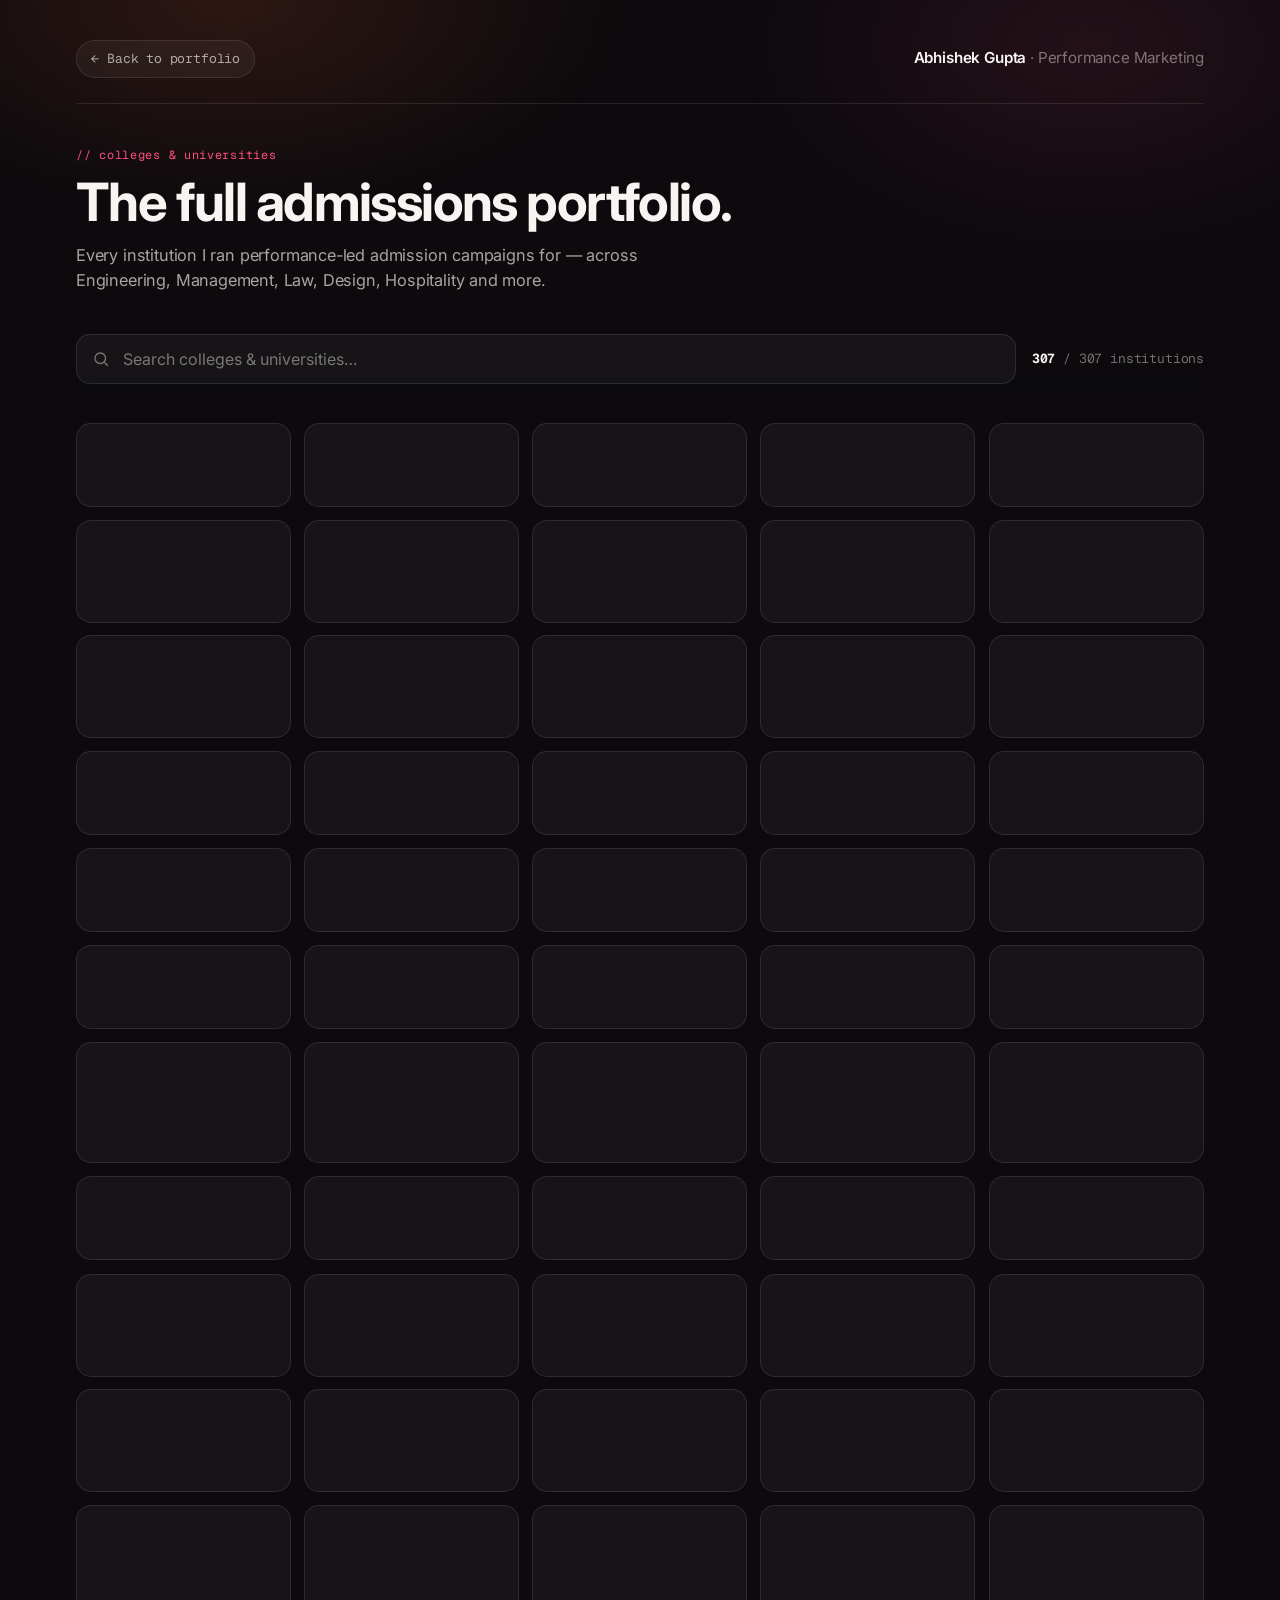
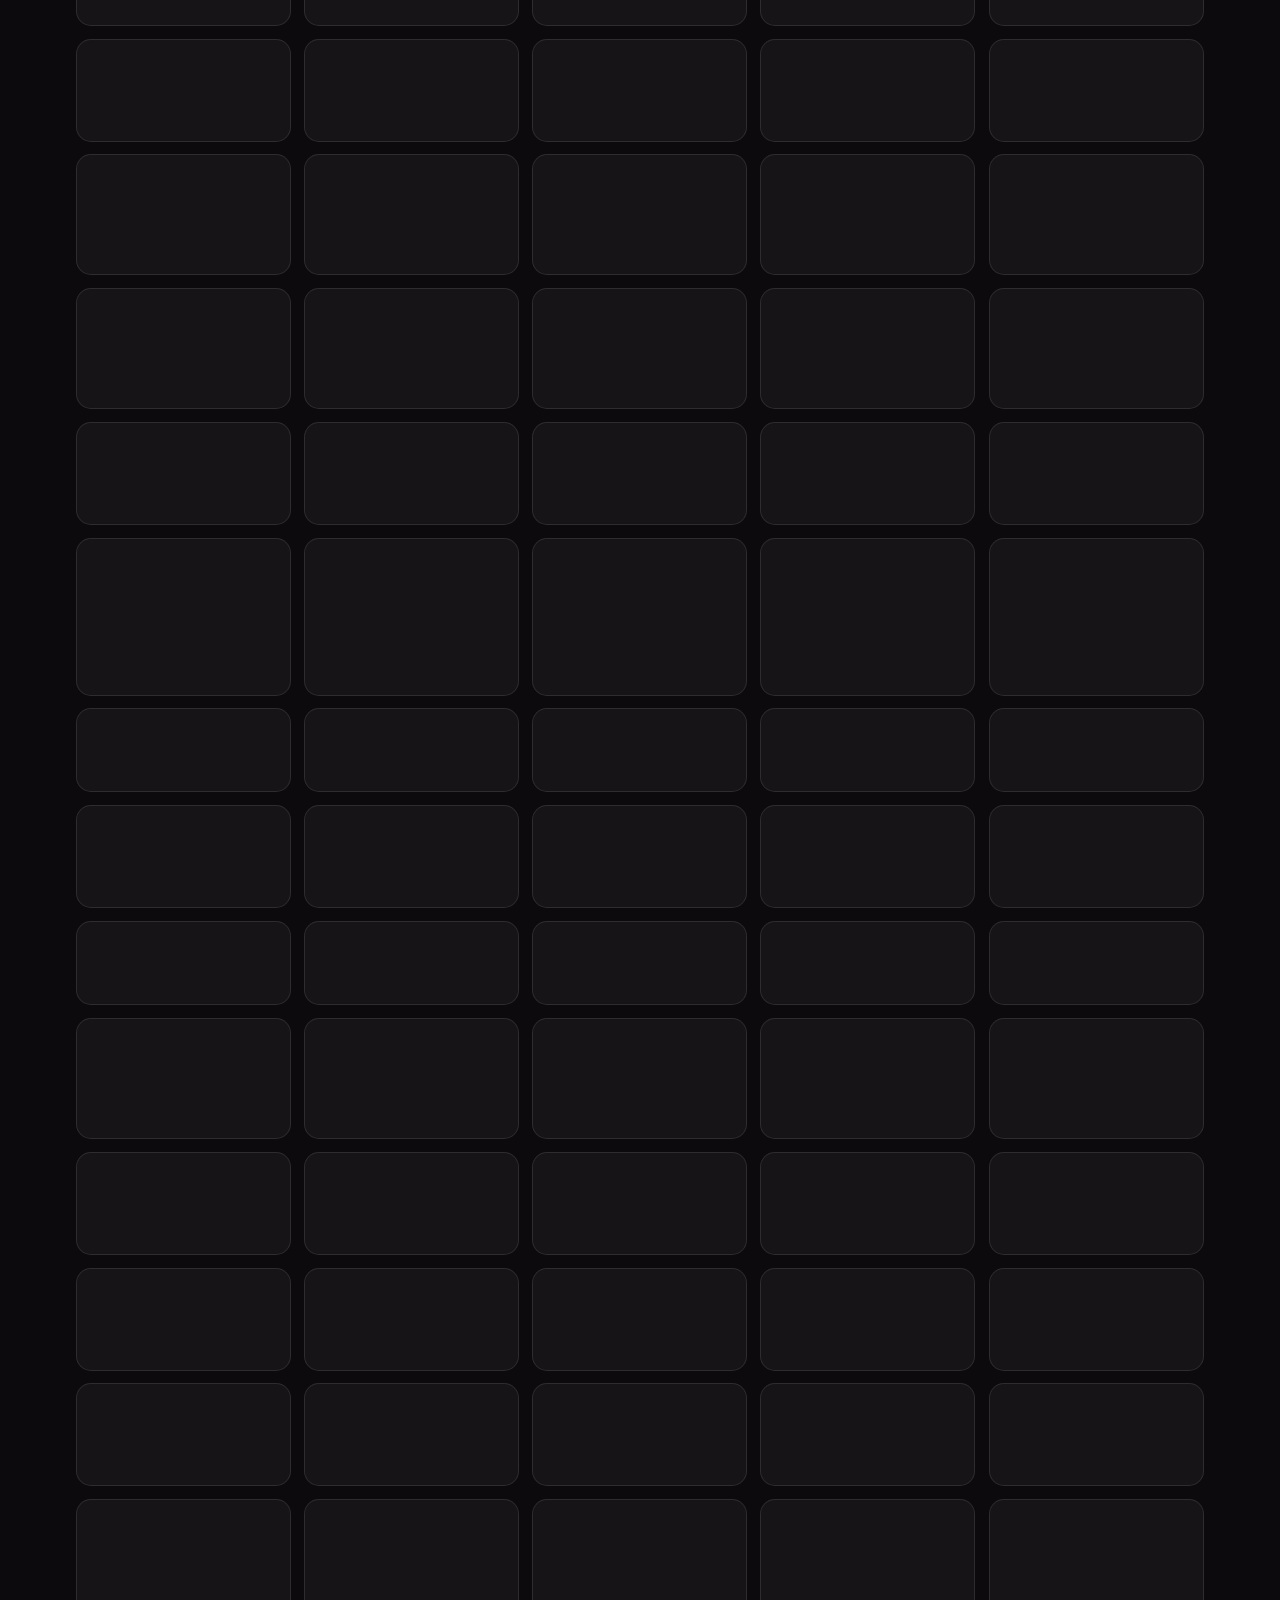
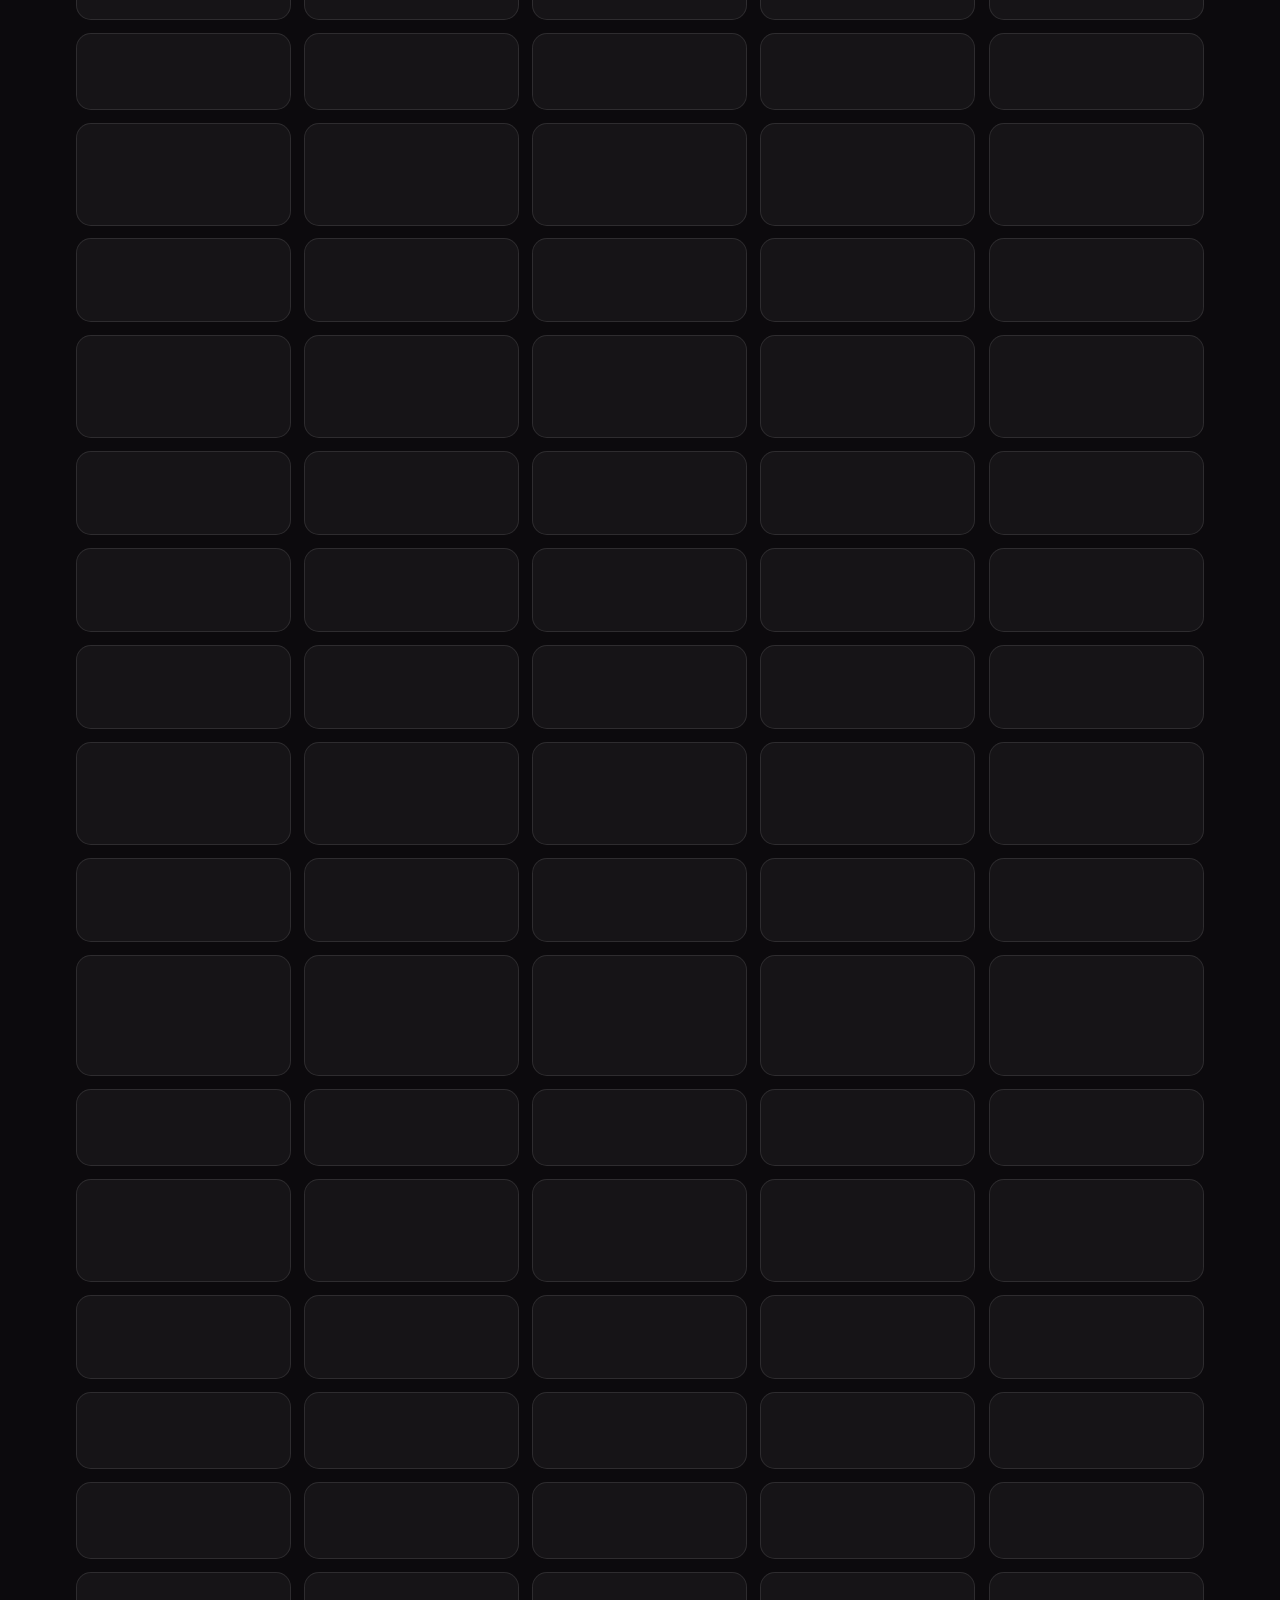
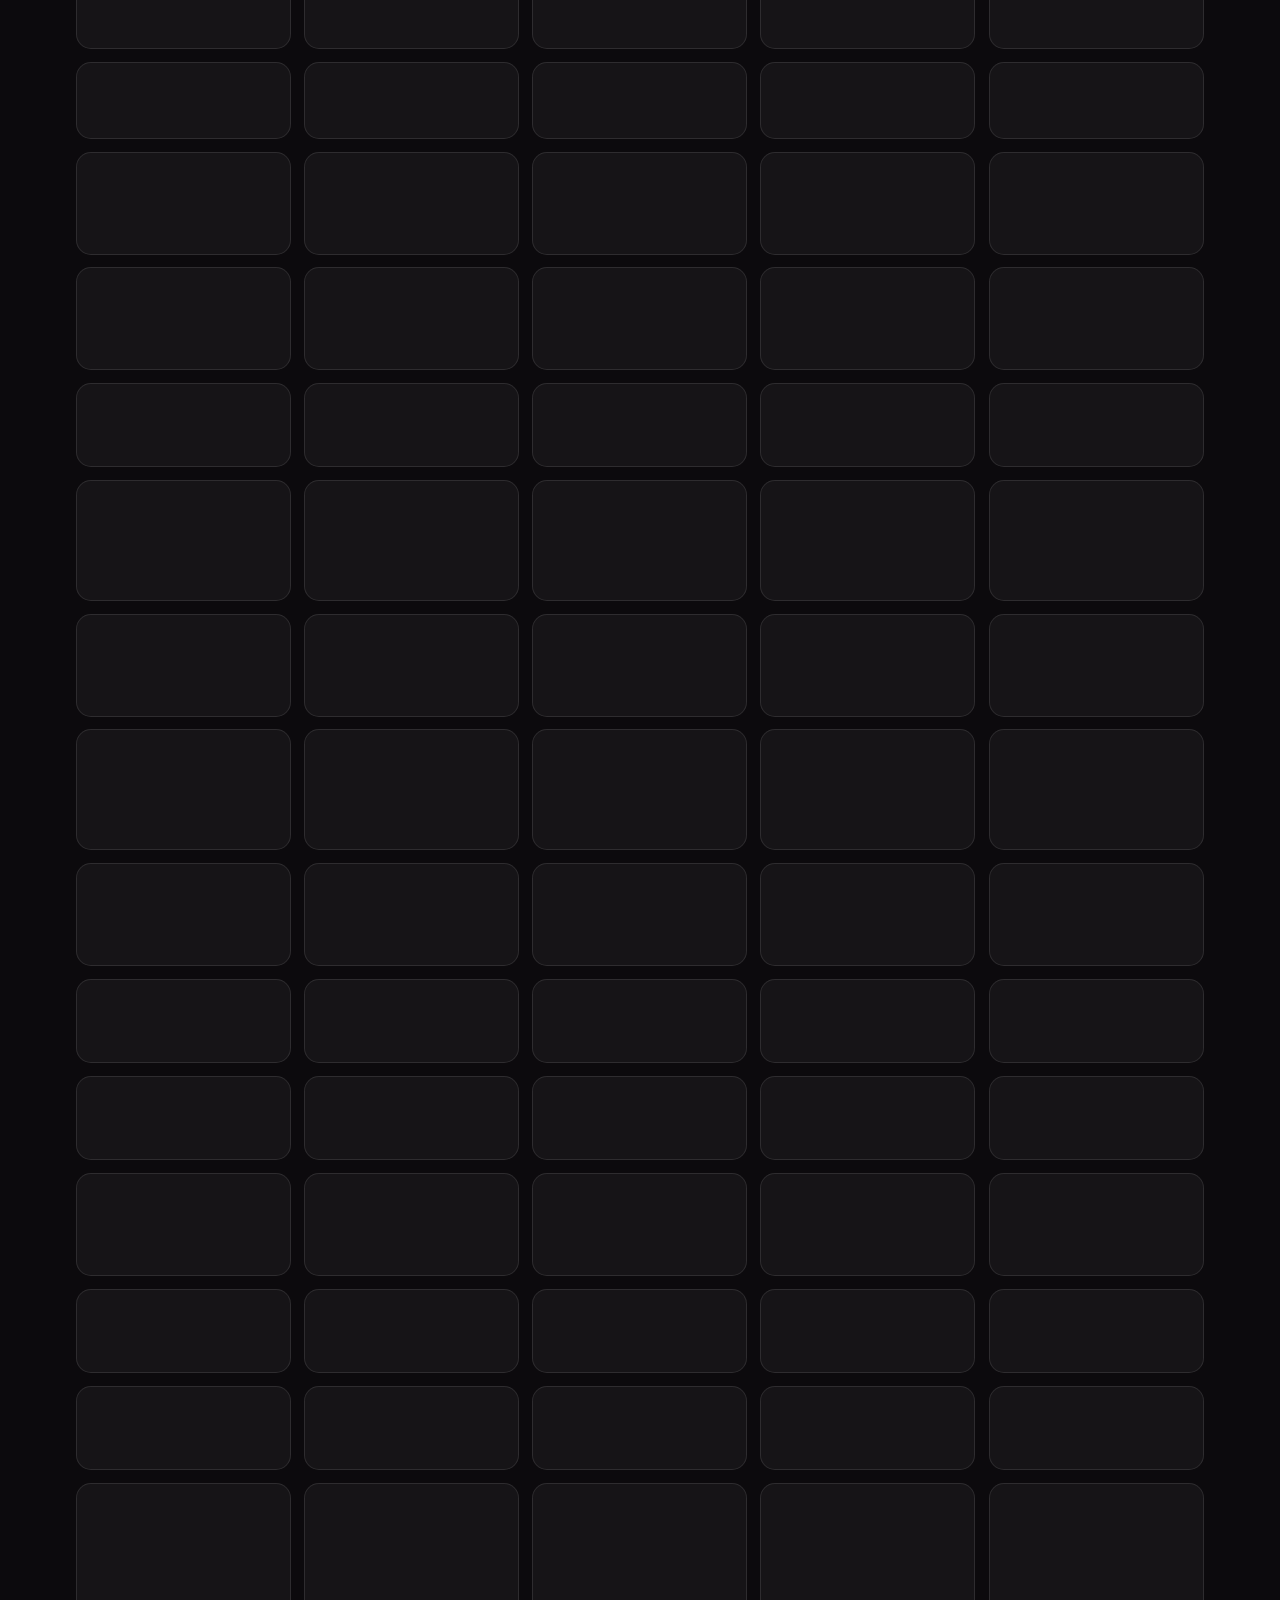
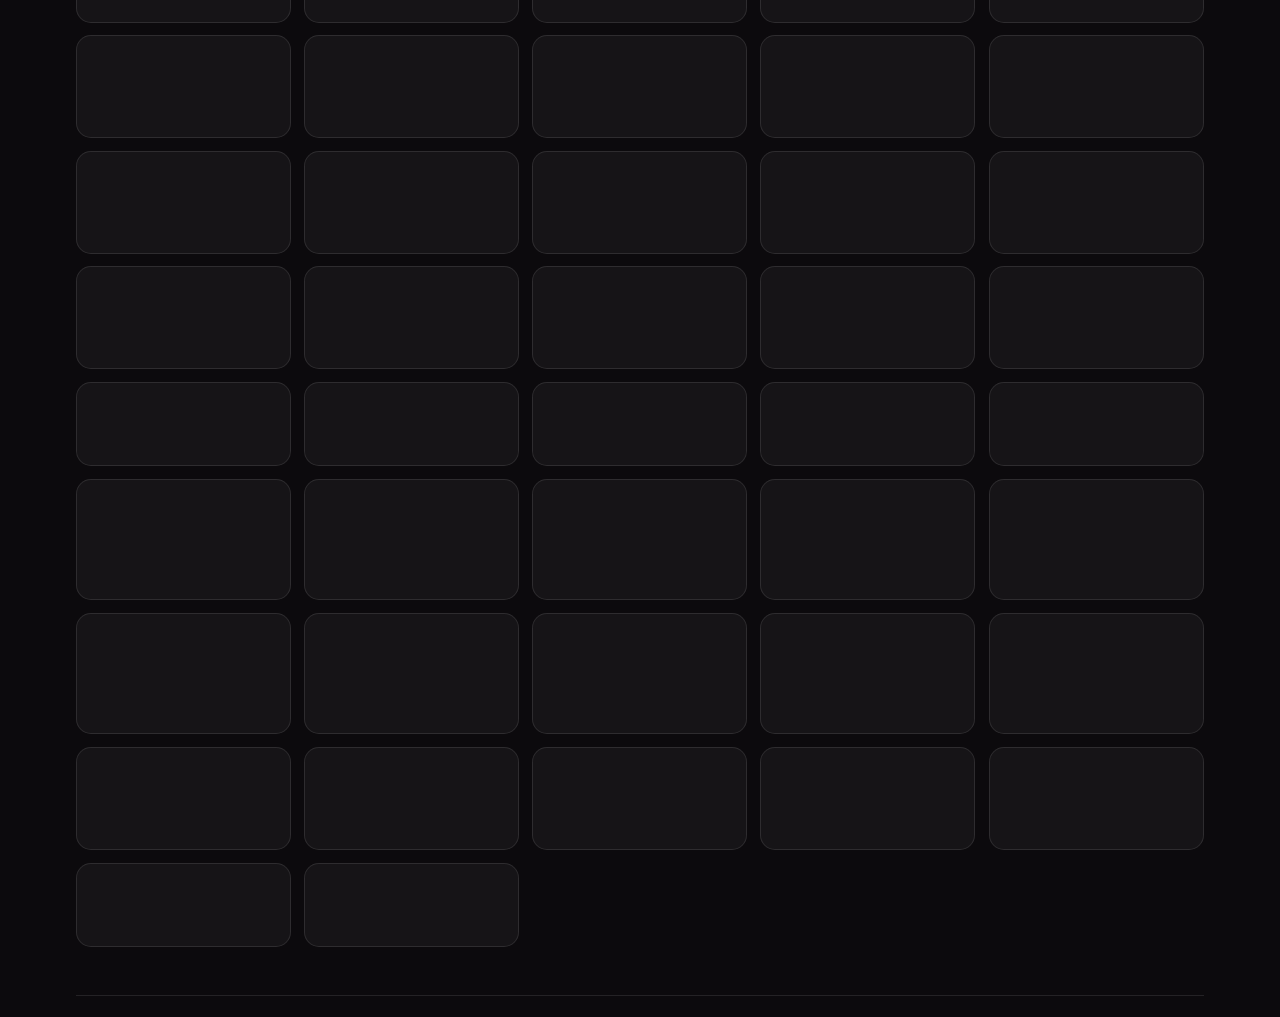
==== colleges.html @ c8448163 "Award-level UI pass: Space Grotesk display type, cinematic curtain loader exit, hero line blur/rotat" ====
<!DOCTYPE html>
<html lang="en">
<head>
  <meta charset="UTF-8" />
  <meta name="viewport" content="width=device-width, initial-scale=1.0" />
  <title>All Colleges &amp; Universities — Abhishek Gupta</title>
  <meta name="description" content="The full roster of 307 colleges and universities Abhishek Gupta ran admission lead-generation campaigns for." />
  <meta name="theme-color" content="#09080B" />
  <link rel="preconnect" href="https://fonts.googleapis.com" />
  <link rel="preconnect" href="https://fonts.gstatic.com" crossorigin />
  <link href="https://fonts.googleapis.com/css2?family=Inter:wght@400;500;600;700&family=Geist+Mono:wght@400;500&display=swap" rel="stylesheet" />
  <style>
    :root{
      --bg:#0C0A0D;--ink:#F7F4F1;--ink-dim:rgba(247,244,241,.66);--ink-faint:rgba(247,244,241,.44);
      --indigo:#FF6A3D;--violet:#FF4D85;--cyan:#FFB23E;
      --hairline:rgba(255,255,255,.10);--glass:rgba(255,255,255,.045);
      --sans:'Inter',-apple-system,BlinkMacSystemFont,'Segoe UI',Roboto,sans-serif;
      --mono:'Geist Mono',ui-monospace,'SF Mono',Menlo,monospace;
      --ease:cubic-bezier(.22,1,.36,1);--spring:cubic-bezier(.34,1.4,.5,1);
      --maxw:1240px;--pad:clamp(1.25rem,5vw,3.5rem);
    }
    *,*::before,*::after{box-sizing:border-box;margin:0;padding:0}
    html{-webkit-text-size-adjust:100%}
    body{font-family:var(--sans);background:var(--bg);color:var(--ink);line-height:1.5;letter-spacing:-.011em;-webkit-font-smoothing:antialiased;min-height:100vh}
    body::before{content:"";position:fixed;inset:0;z-index:0;pointer-events:none;
      background:
        radial-gradient(45% 35% at 18% 0%,rgba(255,106,61,.14),transparent 70%),
        radial-gradient(40% 35% at 85% 5%,rgba(255,77,133,.10),transparent 70%)}
    a{color:inherit;text-decoration:none}
    img{display:block;max-width:100%}
    .wrap{position:relative;z-index:1;max-width:var(--maxw);margin-inline:auto;padding:clamp(1.5rem,4vw,2.5rem) var(--pad) 5rem}

    .top{display:flex;align-items:center;justify-content:space-between;gap:1rem;flex-wrap:wrap;padding-bottom:1.6rem;border-bottom:1px solid var(--hairline)}
    .back{display:inline-flex;align-items:center;gap:.5rem;font-family:var(--mono);font-size:.82rem;color:var(--ink-dim);padding:.5rem .9rem;border:1px solid var(--hairline);border-radius:999px;background:var(--glass);transition:color .25s var(--ease),border-color .25s var(--ease),transform .25s var(--spring)}
    .back:hover{color:var(--ink);border-color:rgba(255,255,255,.22);transform:translateX(-2px)}
    .brand{font-weight:600;font-size:.95rem}
    .brand span{color:var(--ink-faint);font-weight:400}

    .head{margin:2.6rem 0 1.6rem}
    .kicker{font-family:var(--mono);font-size:.74rem;letter-spacing:.06em;color:var(--violet);text-transform:lowercase;margin-bottom:.7rem}
    h1{font-size:clamp(2rem,5vw,3.3rem);font-weight:700;letter-spacing:-.03em;line-height:1.05}
    .sub{margin-top:.8rem;color:var(--ink-dim);font-size:1.02rem;max-width:60ch}

    .tools{position:sticky;top:0;z-index:5;display:flex;align-items:center;gap:1rem;flex-wrap:wrap;padding:1rem 0;margin-bottom:1.4rem;background:linear-gradient(var(--bg),var(--bg) 70%,transparent)}
    .search{position:relative;flex:1;min-width:240px}
    .search svg{position:absolute;left:1rem;top:50%;transform:translateY(-50%);width:18px;height:18px;fill:none;stroke:var(--ink-faint);stroke-width:1.8}
    .search input{width:100%;font-family:var(--sans);font-size:1rem;color:var(--ink);background:var(--glass);border:1px solid var(--hairline);border-radius:14px;padding:.9rem 1rem .9rem 2.9rem;outline:none;transition:border-color .25s var(--ease),box-shadow .25s var(--ease)}
    .search input::placeholder{color:var(--ink-faint)}
    .search input:focus{border-color:rgba(255,106,61,.55);box-shadow:0 0 0 3px rgba(255,106,61,.14)}
    .count{font-family:var(--mono);font-size:.82rem;color:var(--ink-faint);white-space:nowrap}
    .count b{color:var(--ink)}

    .grid{display:grid;grid-template-columns:repeat(auto-fill,minmax(210px,1fr));gap:.8rem}
    .card{display:flex;align-items:center;gap:.85rem;padding:.85rem;border-radius:15px;background:var(--glass);border:1px solid var(--hairline);content-visibility:auto;contain-intrinsic-size:auto 72px;transition:border-color .25s var(--ease),transform .25s var(--spring),background .25s var(--ease)}
    .card:hover{border-color:rgba(255,255,255,.2);transform:translateY(-3px);background:rgba(255,255,255,.06)}
    .logo{flex:none;width:48px;height:48px;border-radius:12px;background:#fff;display:grid;place-items:center;overflow:hidden;padding:7px;box-shadow:0 4px 14px -7px rgba(0,0,0,.6)}
    .logo img{width:100%;height:100%;object-fit:contain}
    .logo.mono{padding:0;font-family:var(--mono);font-size:.8rem;font-weight:600;color:#06070b;background:linear-gradient(120deg,#FF9F4A,#FF6A3D)}
    .name{font-size:.92rem;font-weight:500;color:var(--ink-dim);line-height:1.25}
    .card:hover .name{color:var(--ink)}

    .empty{text-align:center;color:var(--ink-faint);font-family:var(--mono);font-size:.9rem;padding:3rem 0;display:none}
    .foot{margin-top:3rem;padding-top:1.4rem;border-top:1px solid var(--hairline);display:flex;justify-content:space-between;flex-wrap:wrap;gap:.6rem;font-family:var(--mono);font-size:.76rem;color:var(--ink-faint)}

    @media (prefers-reduced-motion:reduce){*{transition:none!important}}
  </style>
</head>
<body>
  <div class="wrap">
    <div class="top">
      <a class="back" href="index.html">← Back to portfolio</a>
      <span class="brand">Abhishek Gupta <span>· Performance Marketing</span></span>
    </div>

    <header class="head">
      <p class="kicker">// colleges &amp; universities</p>
      <h1>The full admissions portfolio.</h1>
      <p class="sub">Every institution I ran performance-led admission campaigns for — across Engineering, Management, Law, Design, Hospitality and more.</p>
    </header>

    <div class="tools">
      <label class="search" aria-label="Search colleges">
        <svg viewBox="0 0 24 24" aria-hidden="true"><circle cx="11" cy="11" r="7"/><path d="M21 21l-4.3-4.3"/></svg>
        <input id="search" type="search" placeholder="Search colleges & universities…" autocomplete="off" />
      </label>
      <span class="count"><b id="shown">0</b> / <span id="total">0</span> institutions</span>
    </div>

    <div class="grid" id="grid"></div>
    <p class="empty" id="empty">No colleges match that search.</p>

    <div class="foot">
      <span>© 2026 Abhishek Gupta</span>
      <span>307 institutions · admission lead generation</span>
    </div>
  </div>

  <script src="data.js?v=33" defer></script>
  <script defer>
    document.addEventListener('DOMContentLoaded', function () {
      var PD = window.PD || {};
      var list = PD.colleges || [];
      var grid = document.getElementById('grid');
      var search = document.getElementById('search');
      var shownEl = document.getElementById('shown');
      var totalEl = document.getElementById('total');
      var emptyEl = document.getElementById('empty');
      totalEl.textContent = list.length;

      var frag = document.createDocumentFragment();
      var cards = [];
      list.forEach(function (c) {
        var card = document.createElement('div');
        card.className = 'card';
        card.dataset.name = (c.name || '').toLowerCase();

        var logo = document.createElement('span');
        logo.className = 'logo';
        if (c.logo) {
          var img = new Image();
          img.src = c.logo; img.alt = c.name || ''; img.loading = 'lazy'; img.decoding = 'async';
          img.onerror = function () { logo.classList.add('mono'); logo.textContent = c.abbr || '?'; };
          logo.appendChild(img);
        } else {
          logo.classList.add('mono');
          logo.textContent = c.abbr || '?';
        }

        var name = document.createElement('span');
        name.className = 'name';
        name.textContent = c.name || '';

        card.appendChild(logo); card.appendChild(name);
        frag.appendChild(card);
        cards.push(card);
      });
      grid.appendChild(frag);
      shownEl.textContent = list.length;

      var t;
      search.addEventListener('input', function () {
        clearTimeout(t);
        t = setTimeout(function () {
          var q = search.value.trim().toLowerCase();
          var shown = 0;
          for (var i = 0; i < cards.length; i++) {
            var match = !q || cards[i].dataset.name.indexOf(q) !== -1;
            cards[i].style.display = match ? '' : 'none';
            if (match) shown++;
          }
          shownEl.textContent = shown;
          emptyEl.style.display = shown ? 'none' : 'block';
        }, 90);
      });
    });
  </script>
</body>
</html>
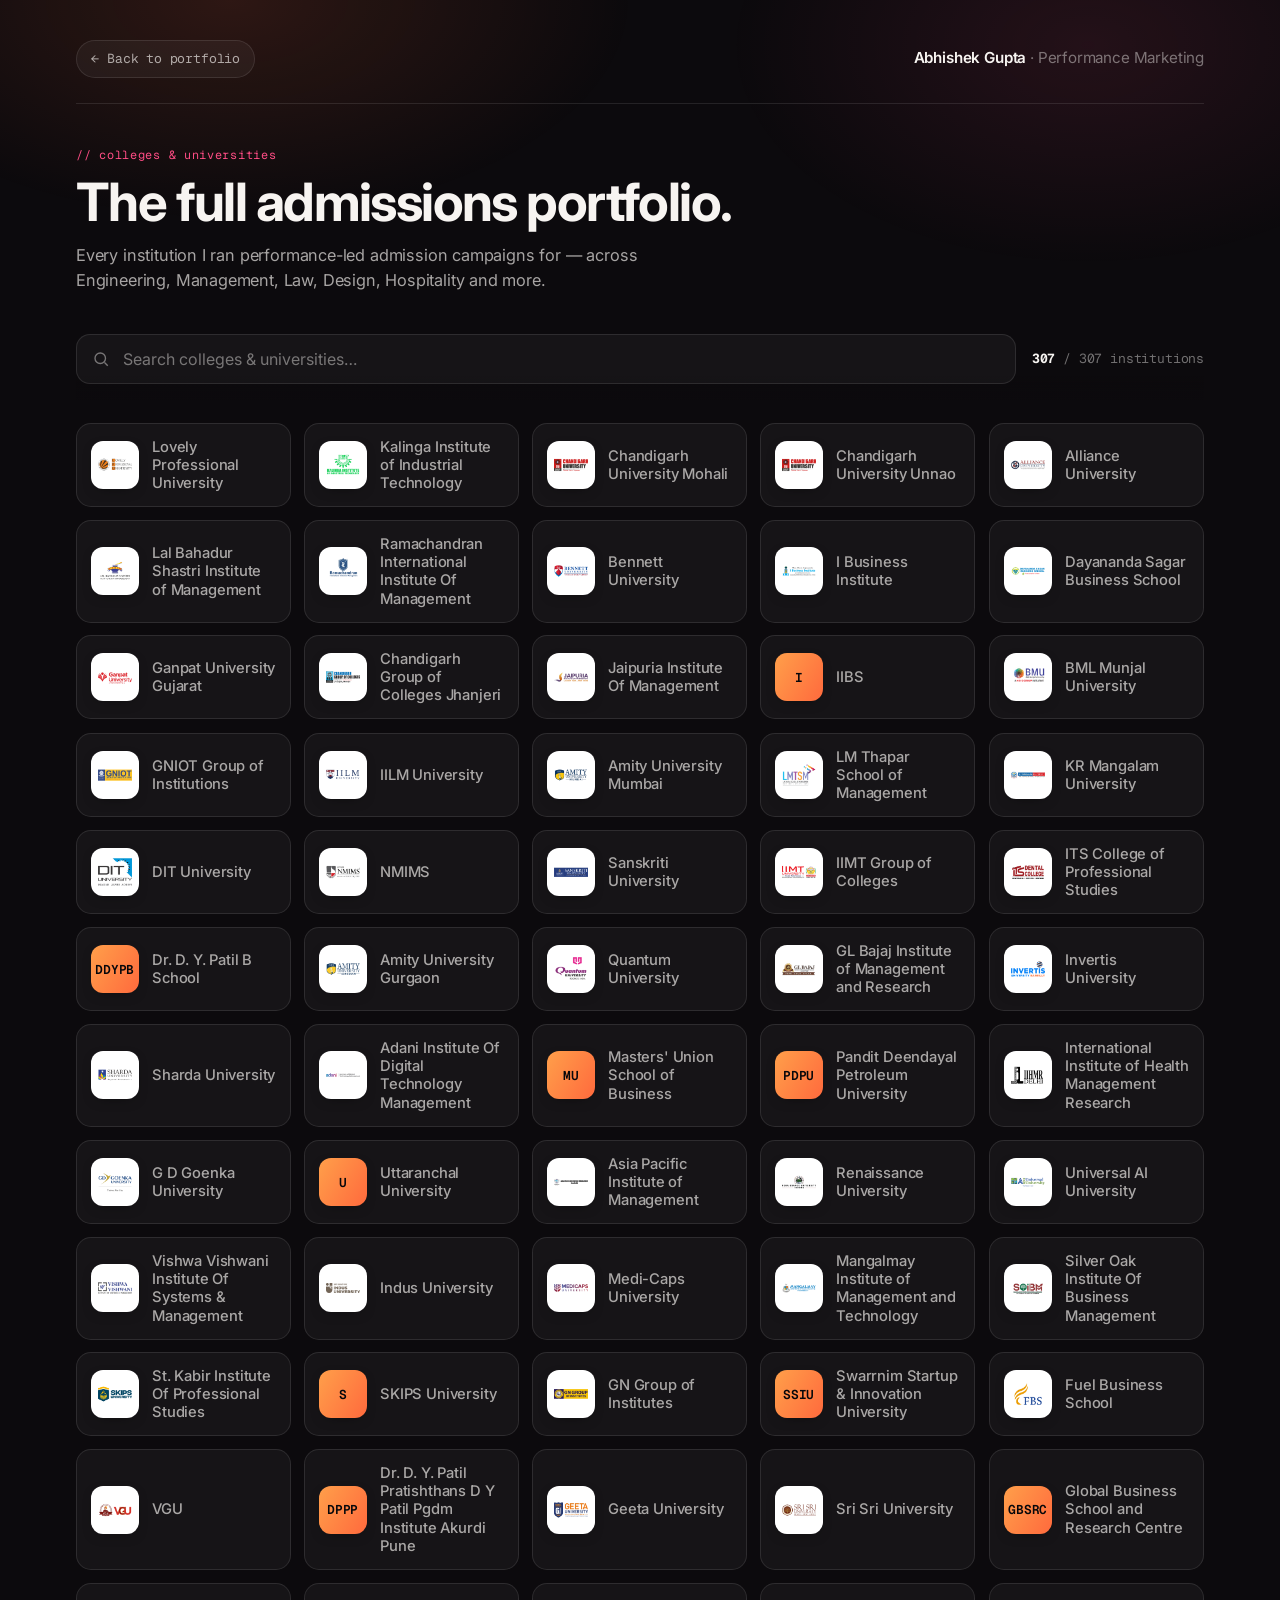
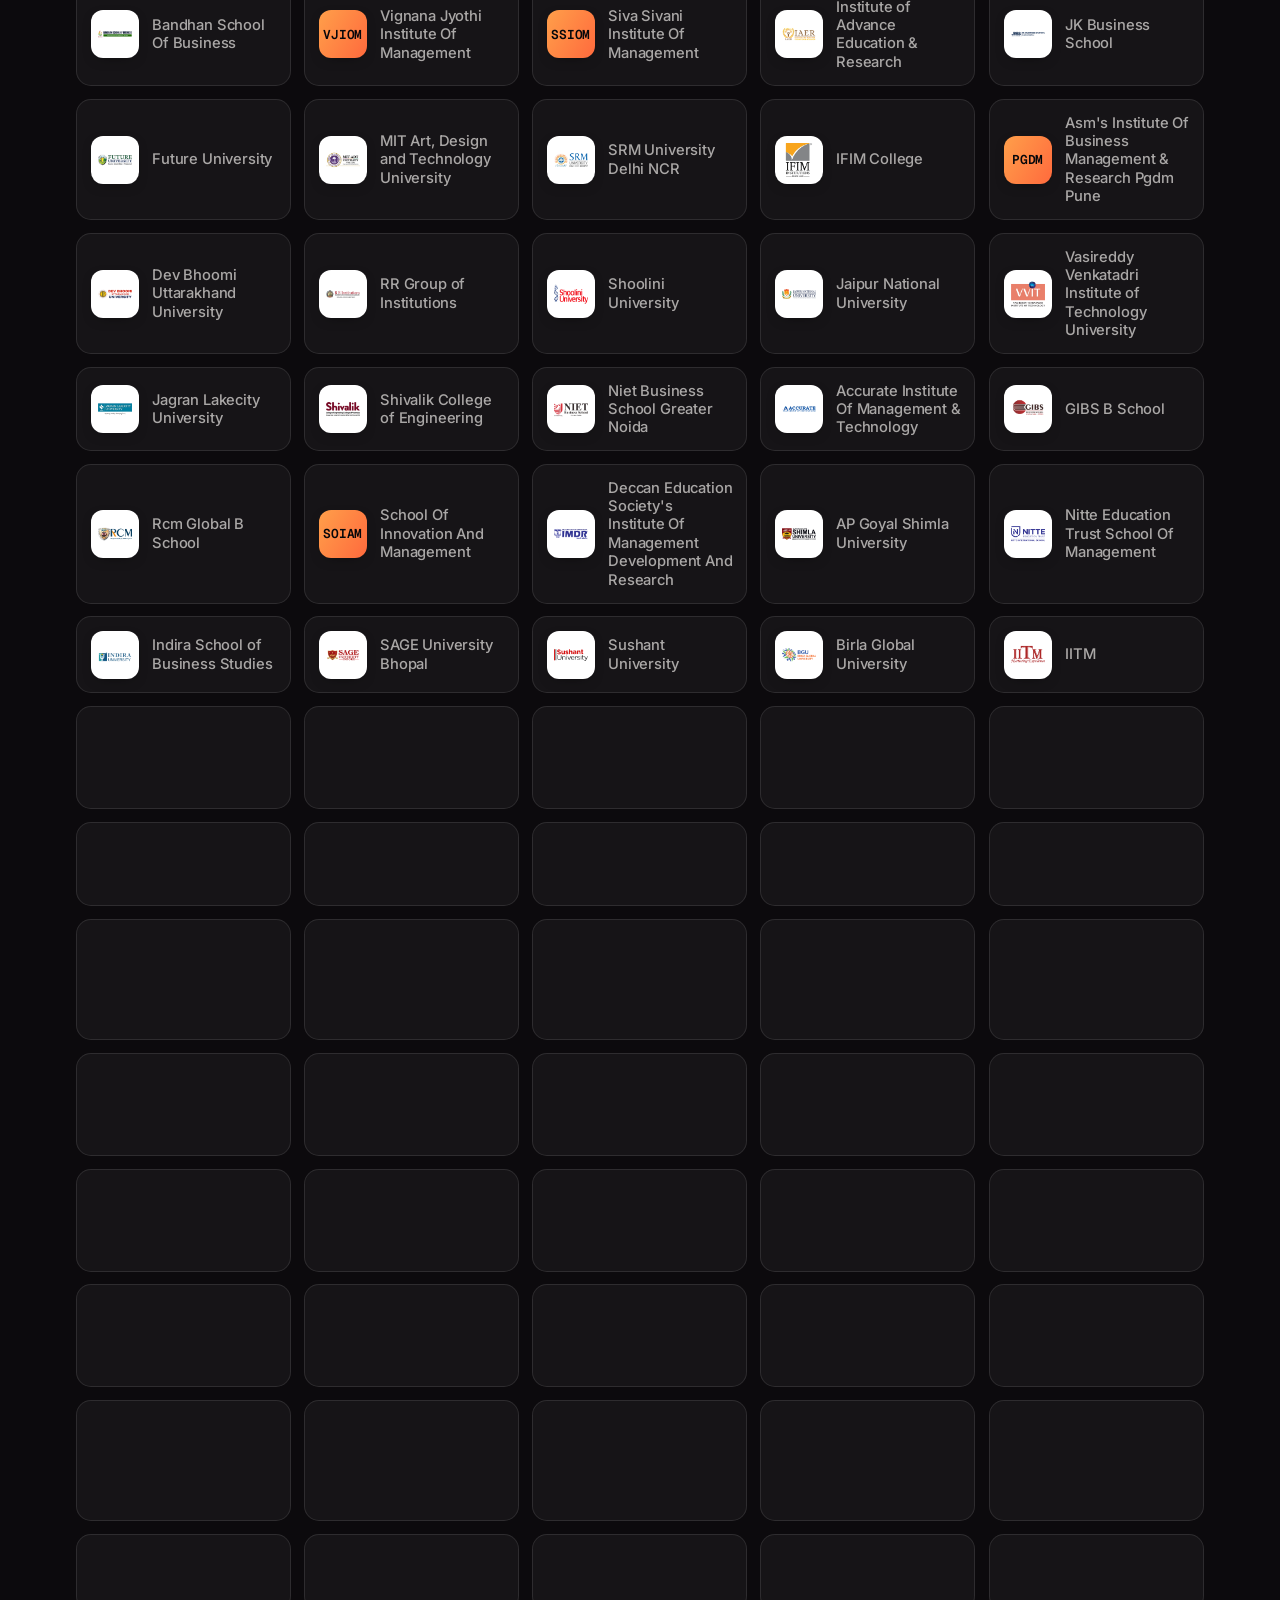
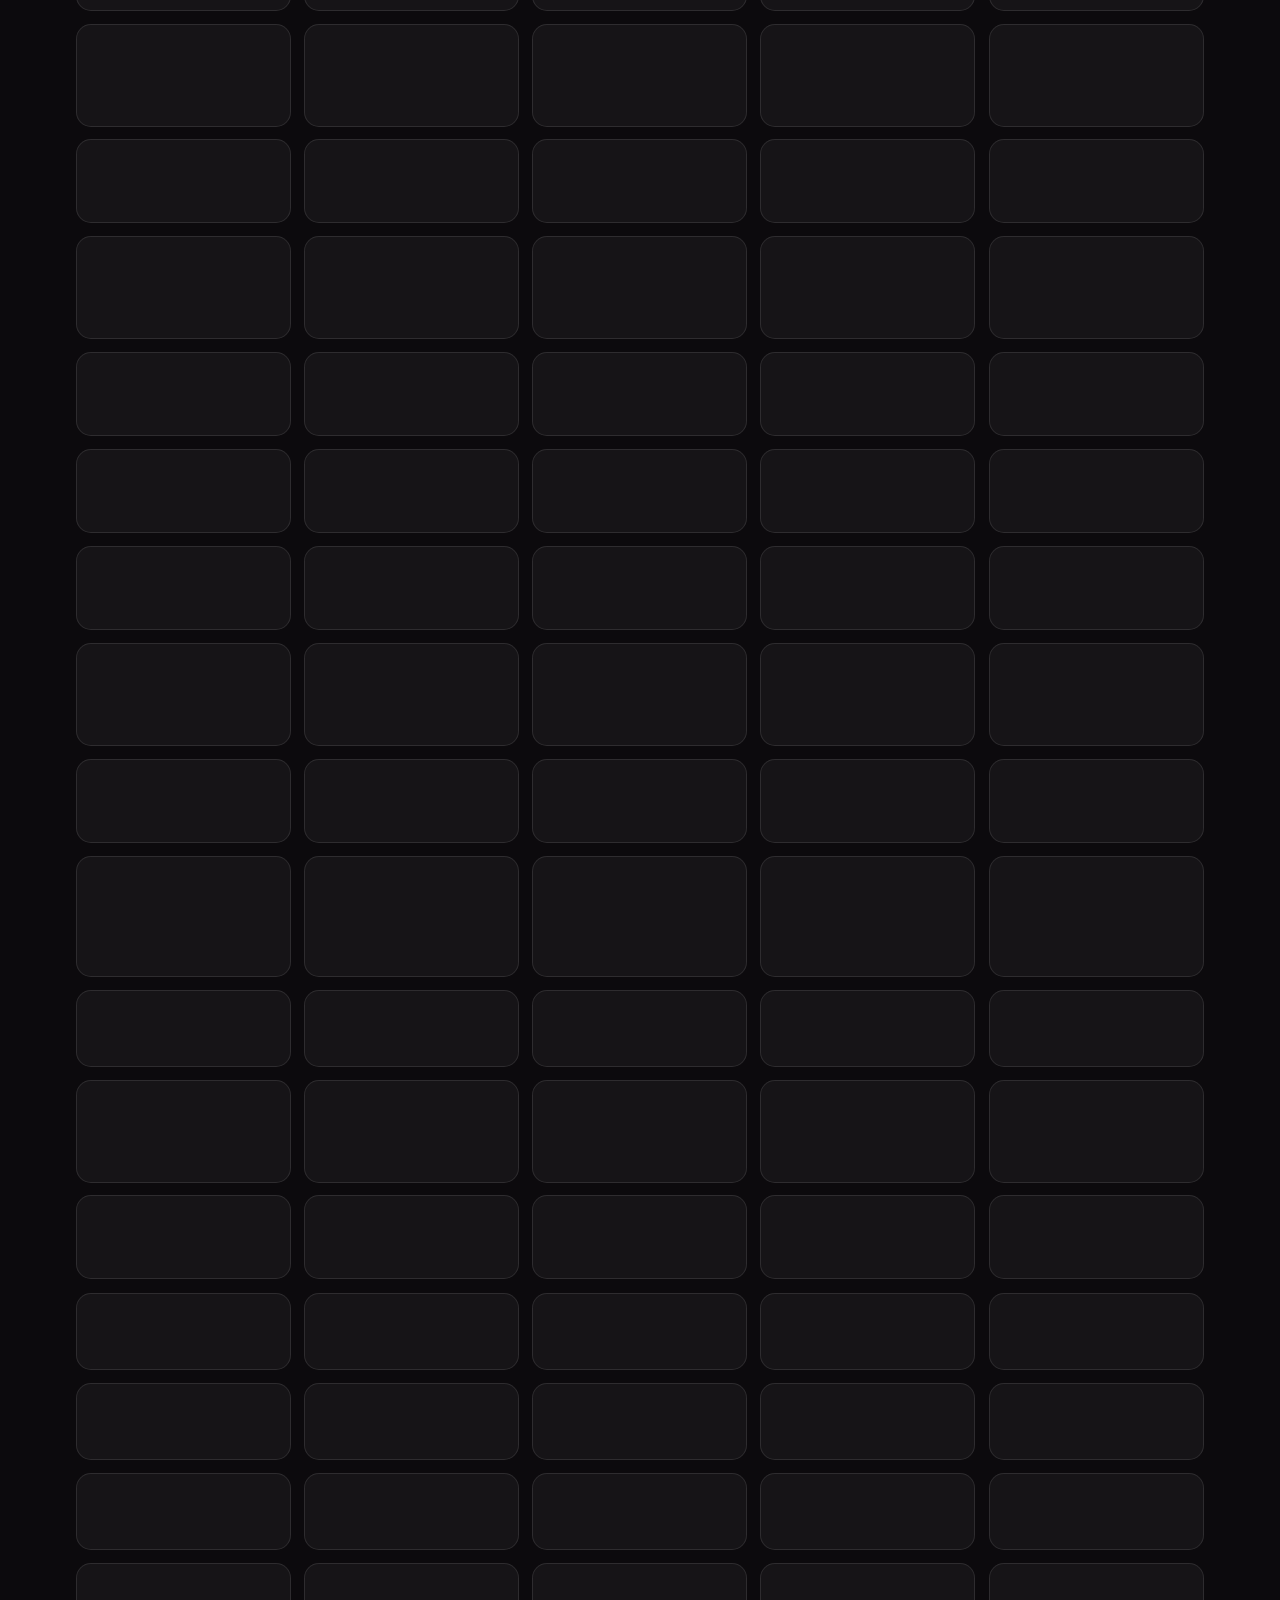
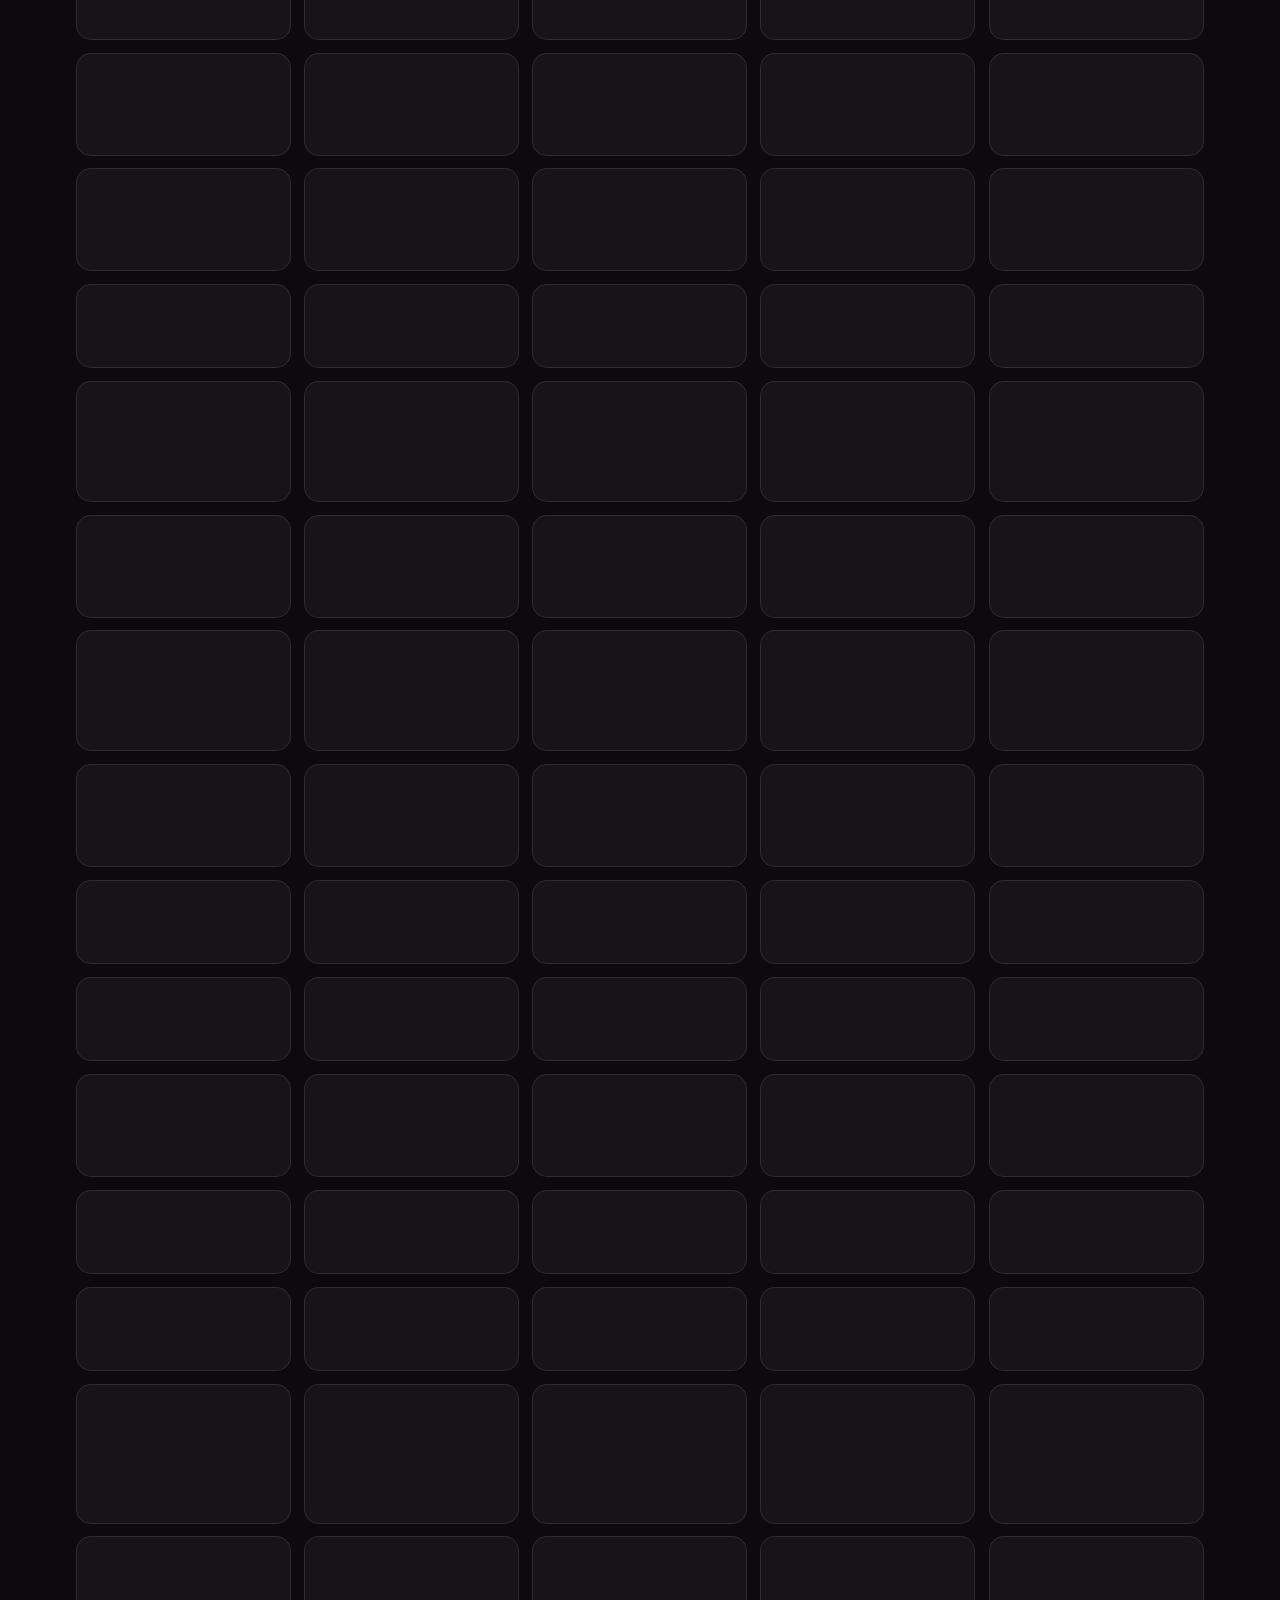
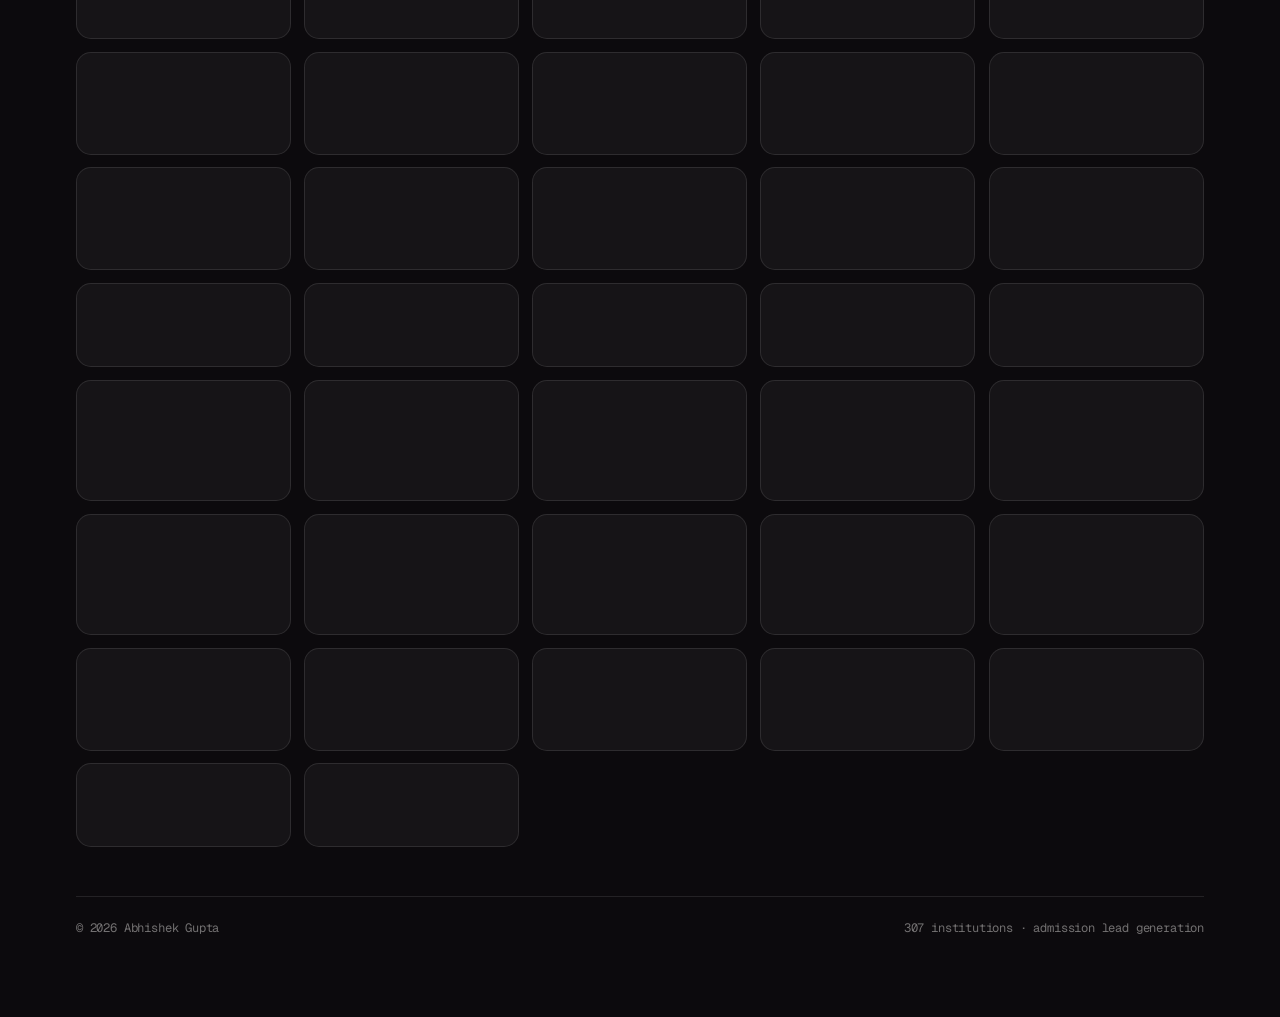
==== commit 9ec10225: "Bynetic-style floating client-logo bubbles around the contact CTA (real client logos, drift animatio" ====
--- a/colleges.html
+++ b/colleges.html
@@ -95,7 +95,7 @@
     </div>
   </div>
 
-  <script src="data.js?v=33" defer></script>
+  <script src="data.js?v=34" defer></script>
   <script defer>
     document.addEventListener('DOMContentLoaded', function () {
       var PD = window.PD || {};
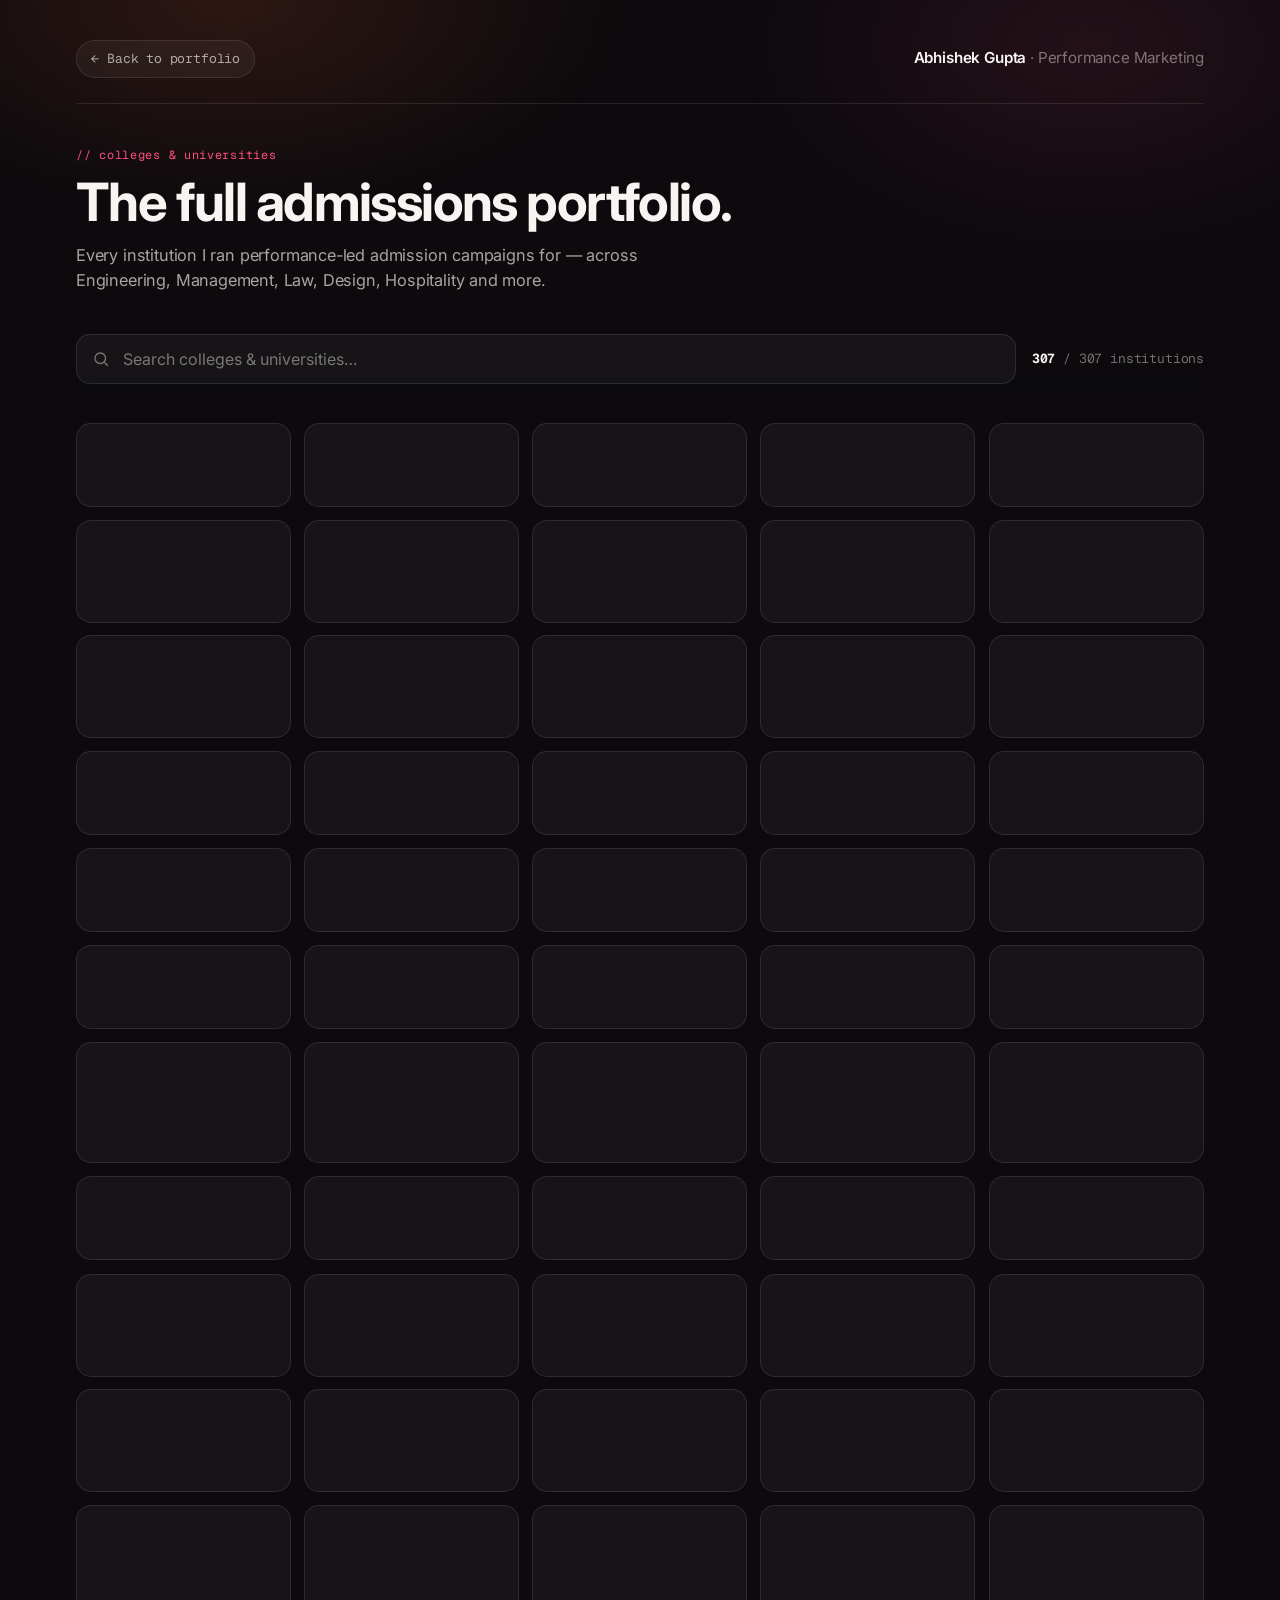
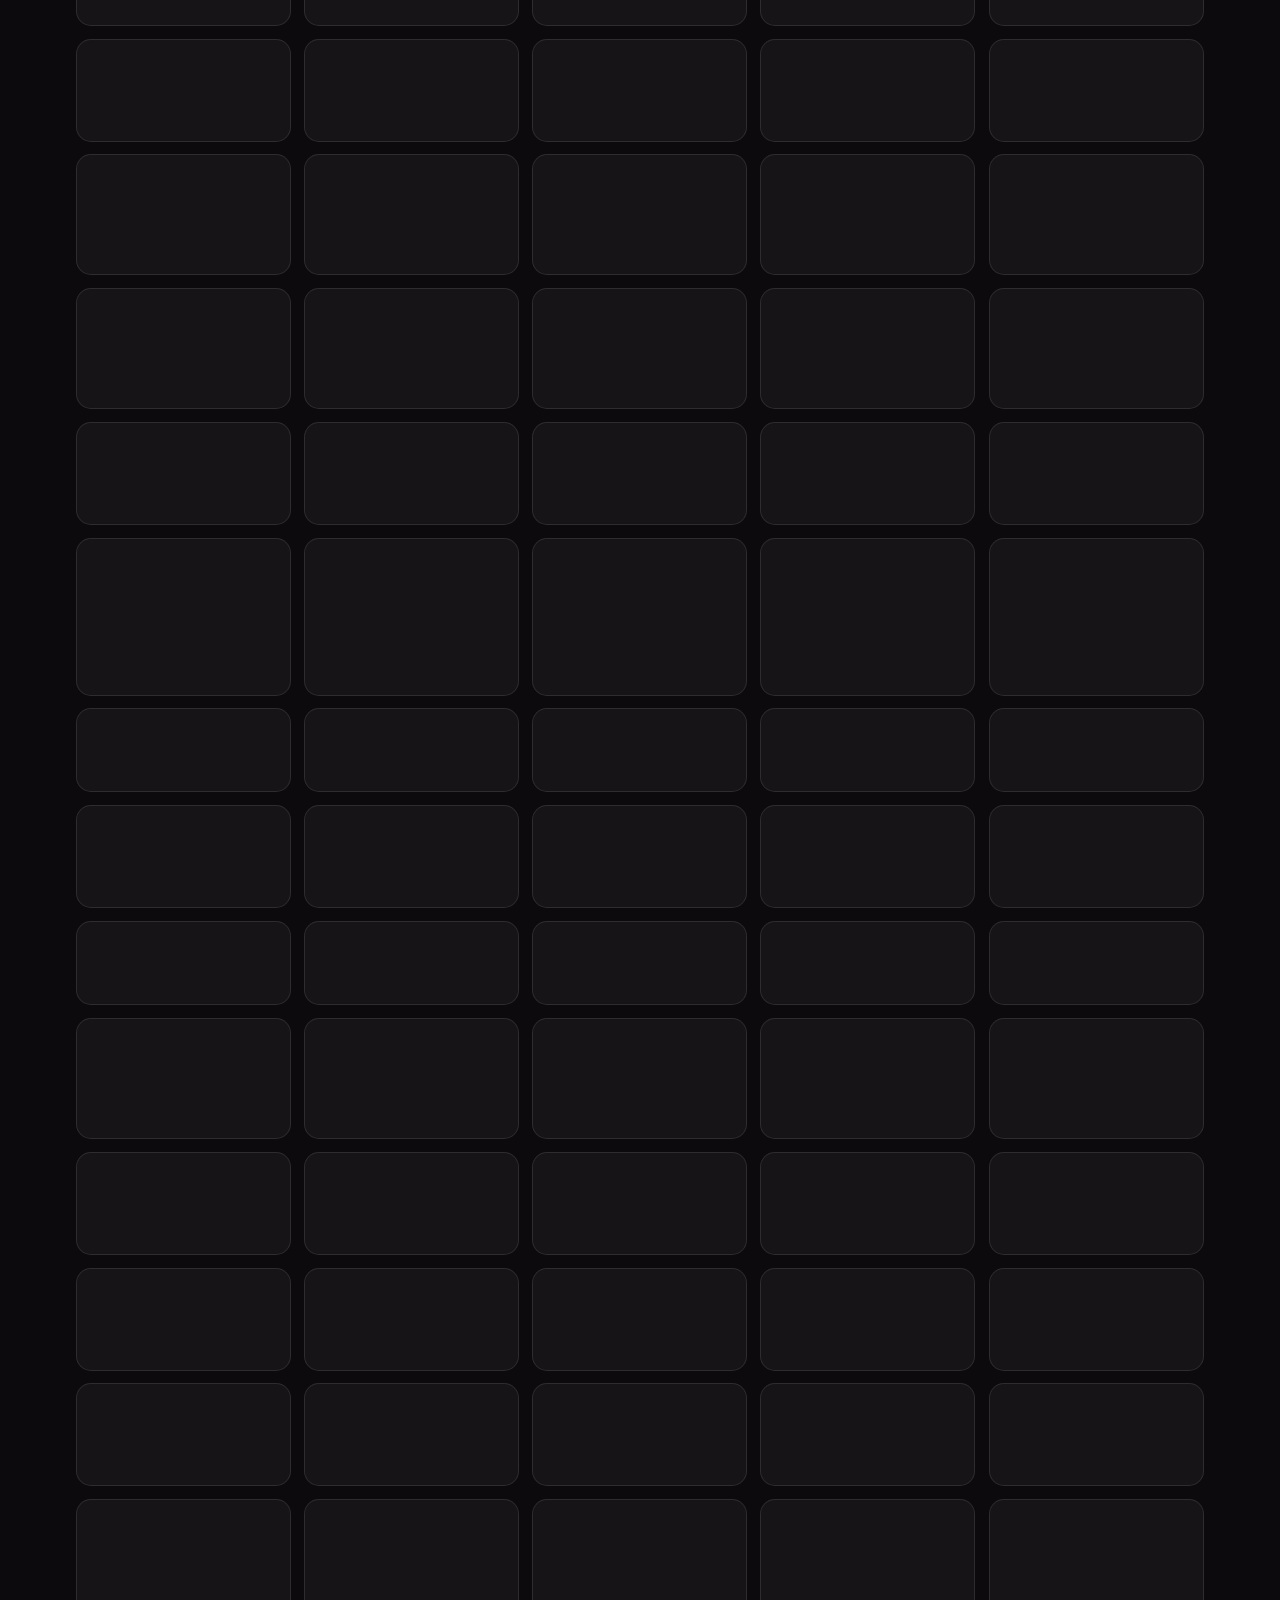
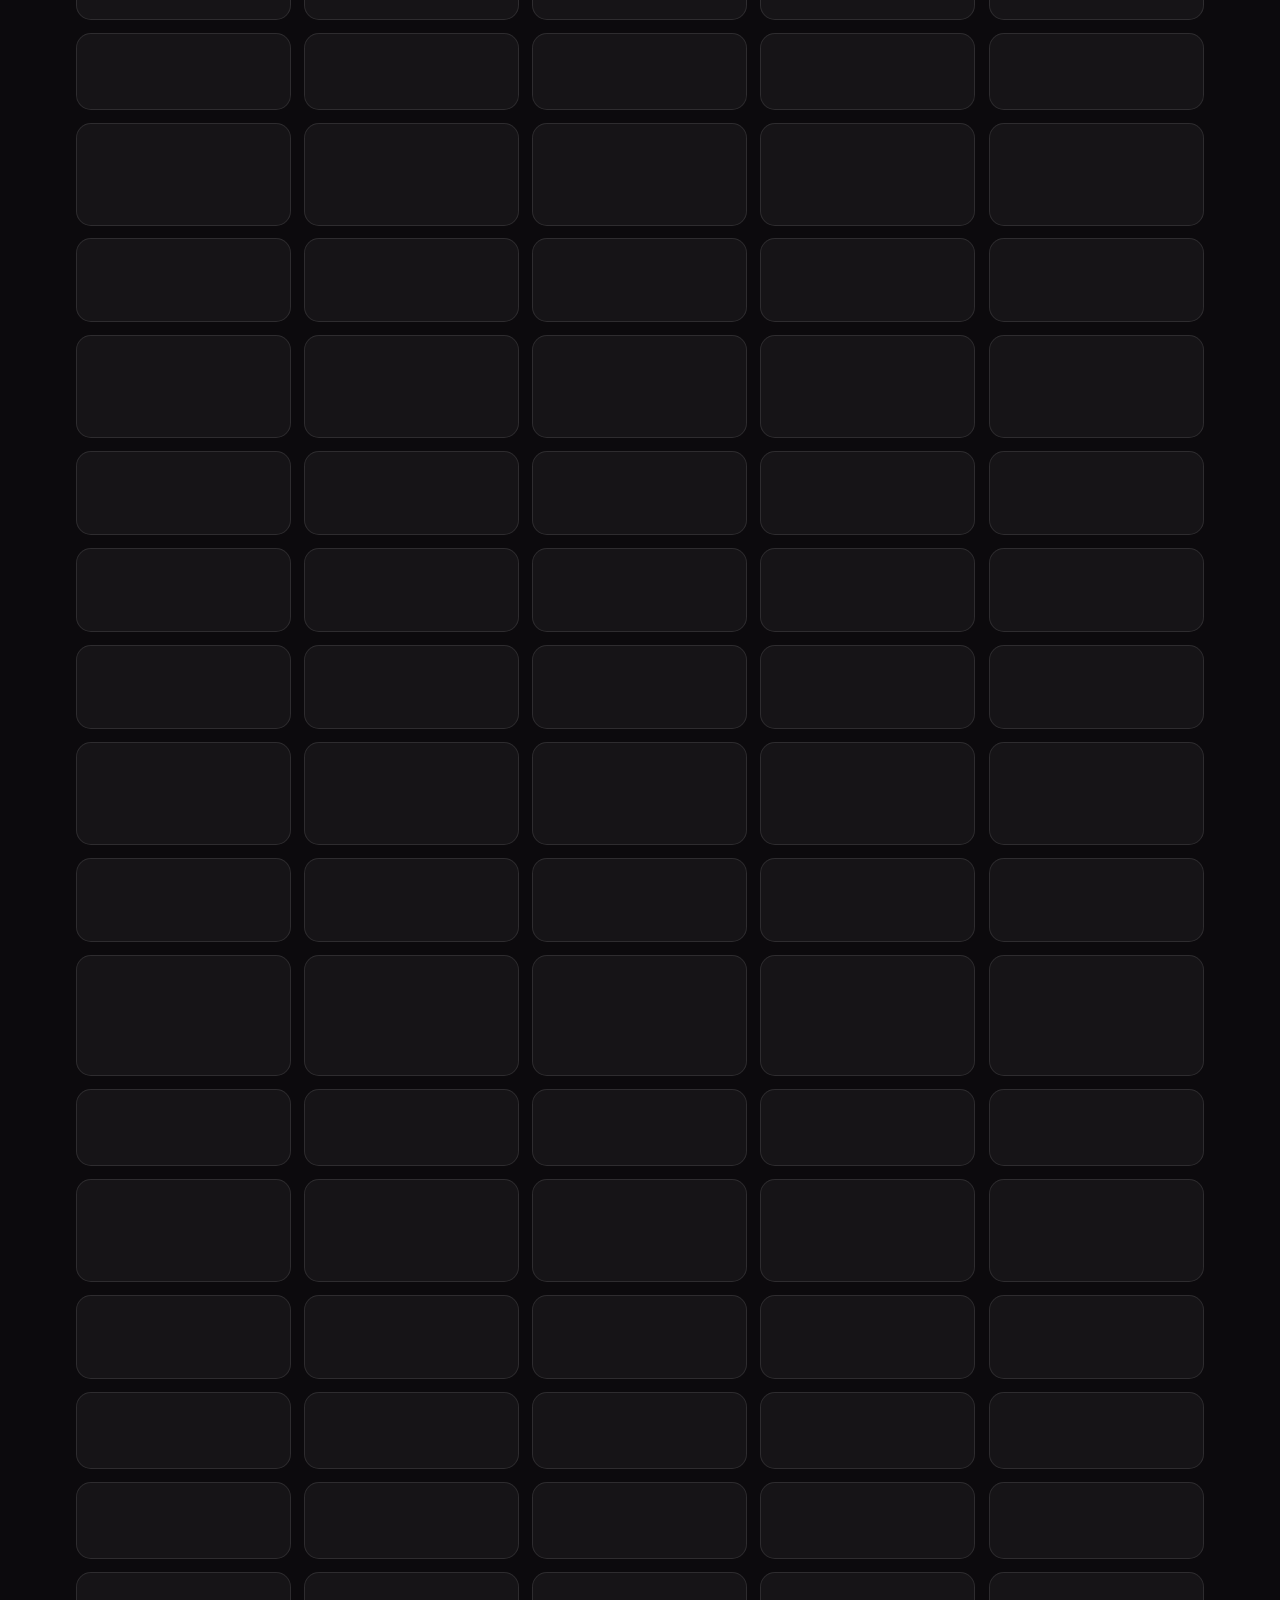
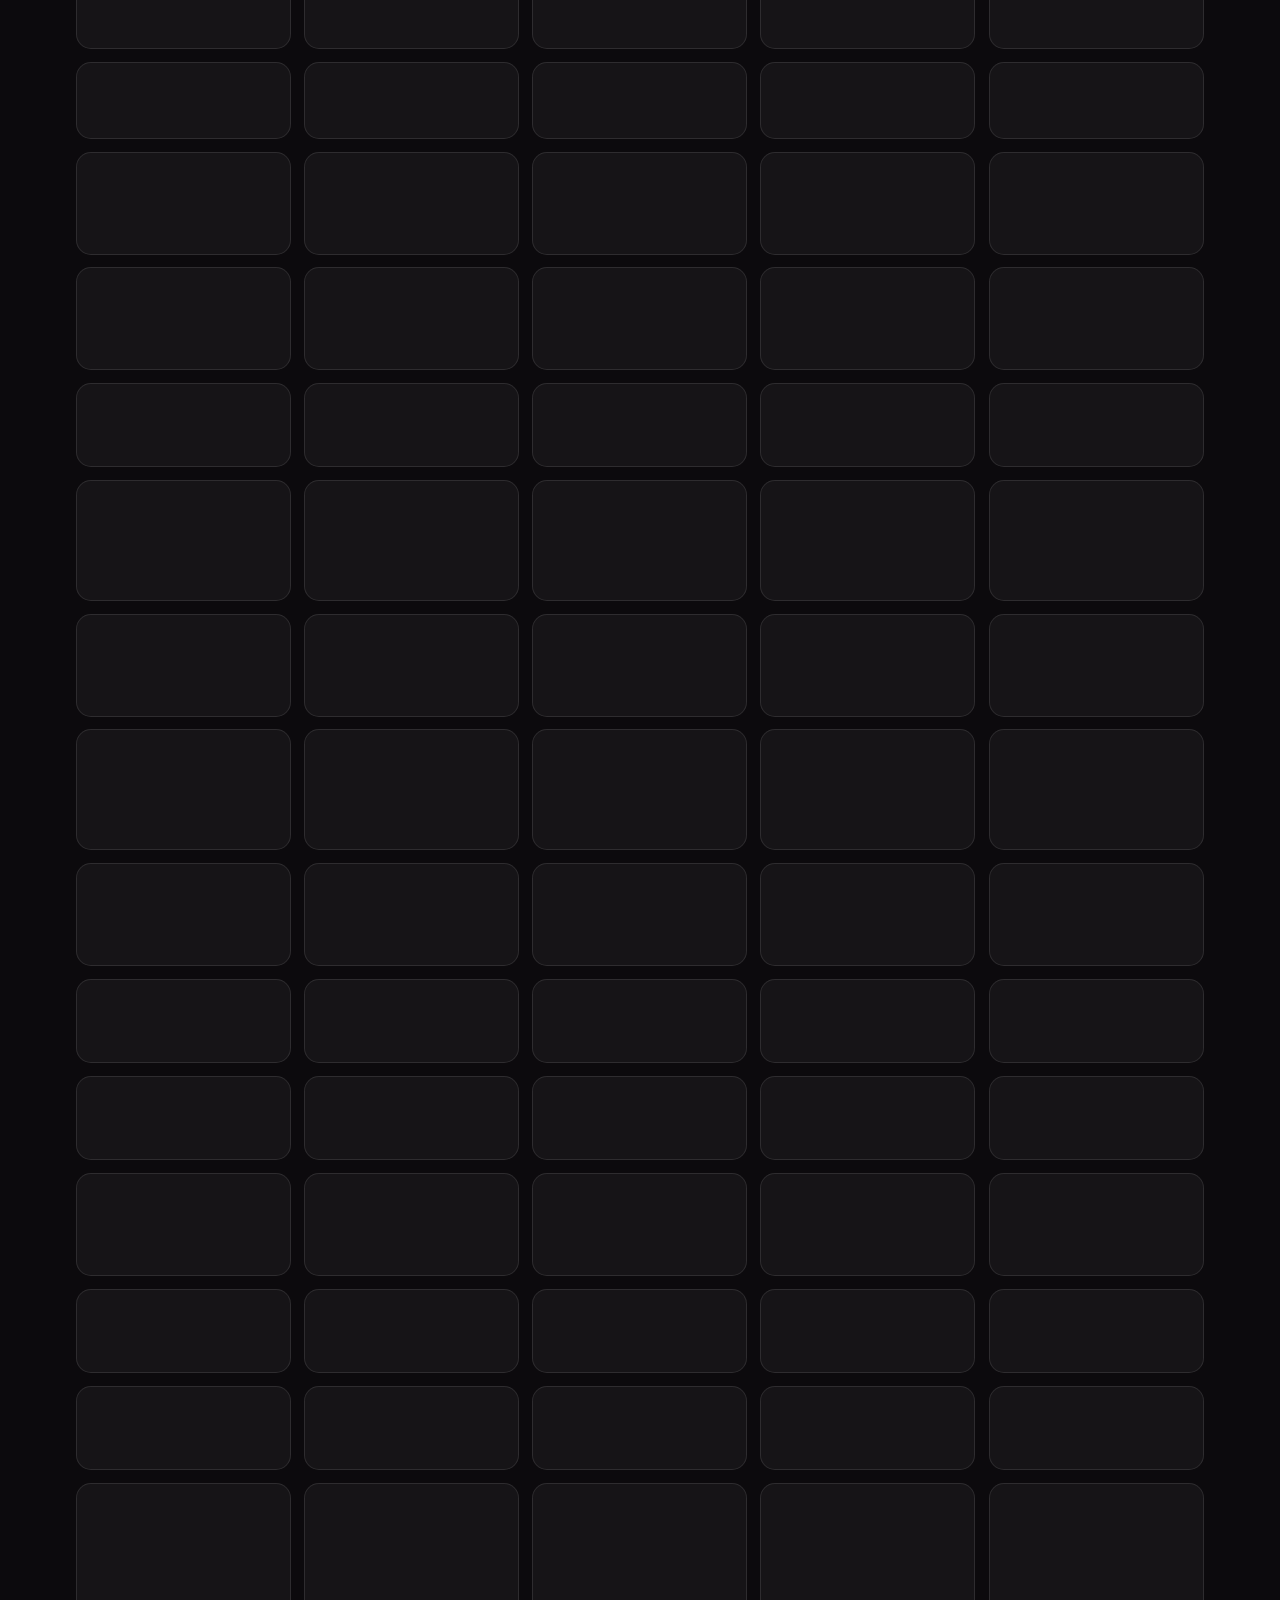
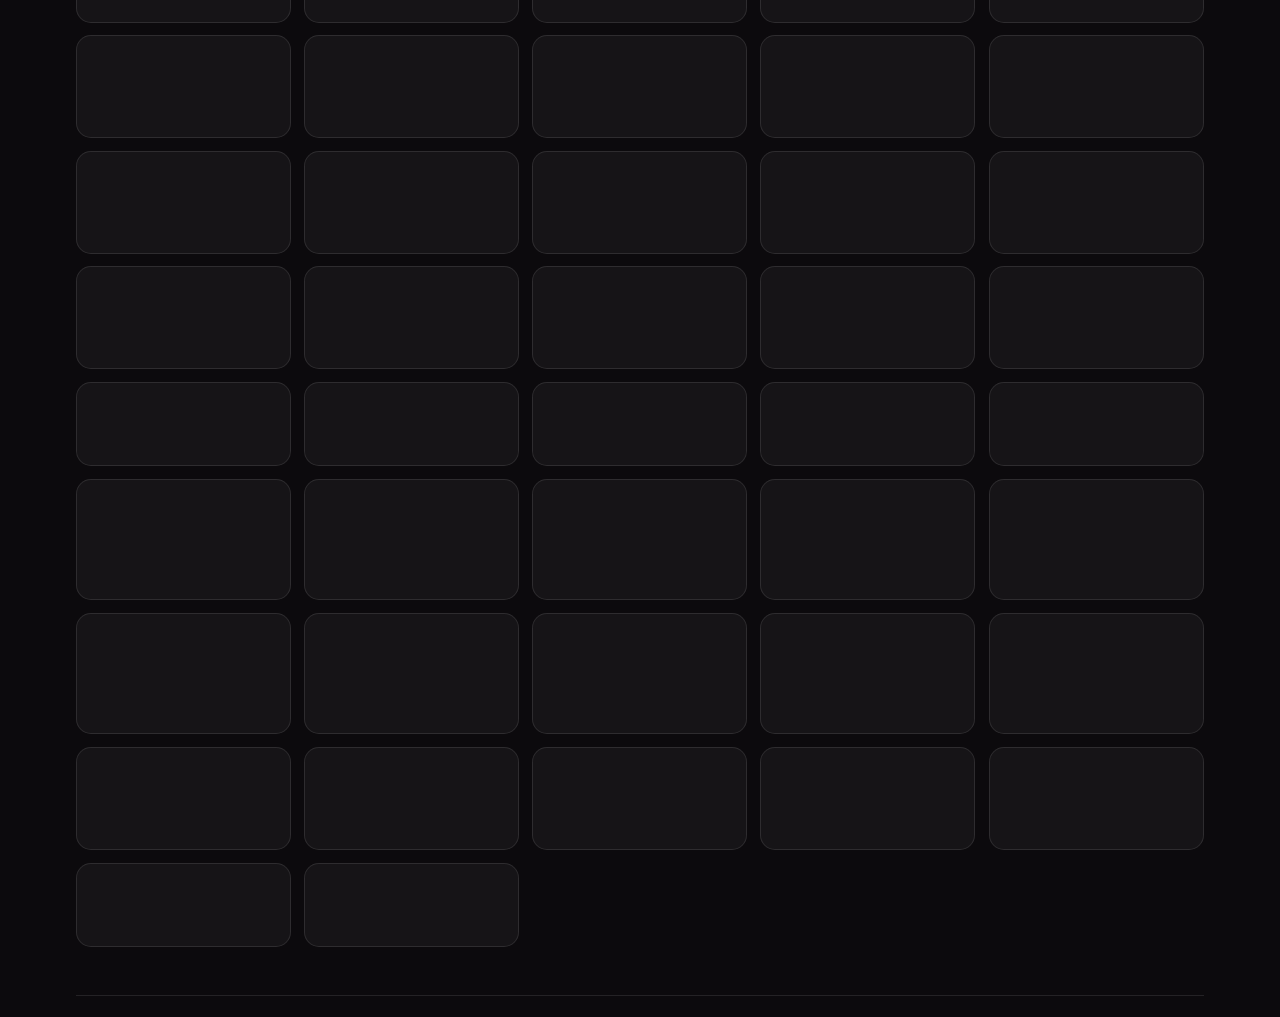
==== commit 22358a5d: "Fix contact bubbles: use only clean high-res client logos Co-Authored-By: Claude Opus 4.8 <noreply@a" ====
--- a/colleges.html
+++ b/colleges.html
@@ -95,7 +95,7 @@
     </div>
   </div>
 
-  <script src="data.js?v=34" defer></script>
+  <script src="data.js?v=37" defer></script>
   <script defer>
     document.addEventListener('DOMContentLoaded', function () {
       var PD = window.PD || {};
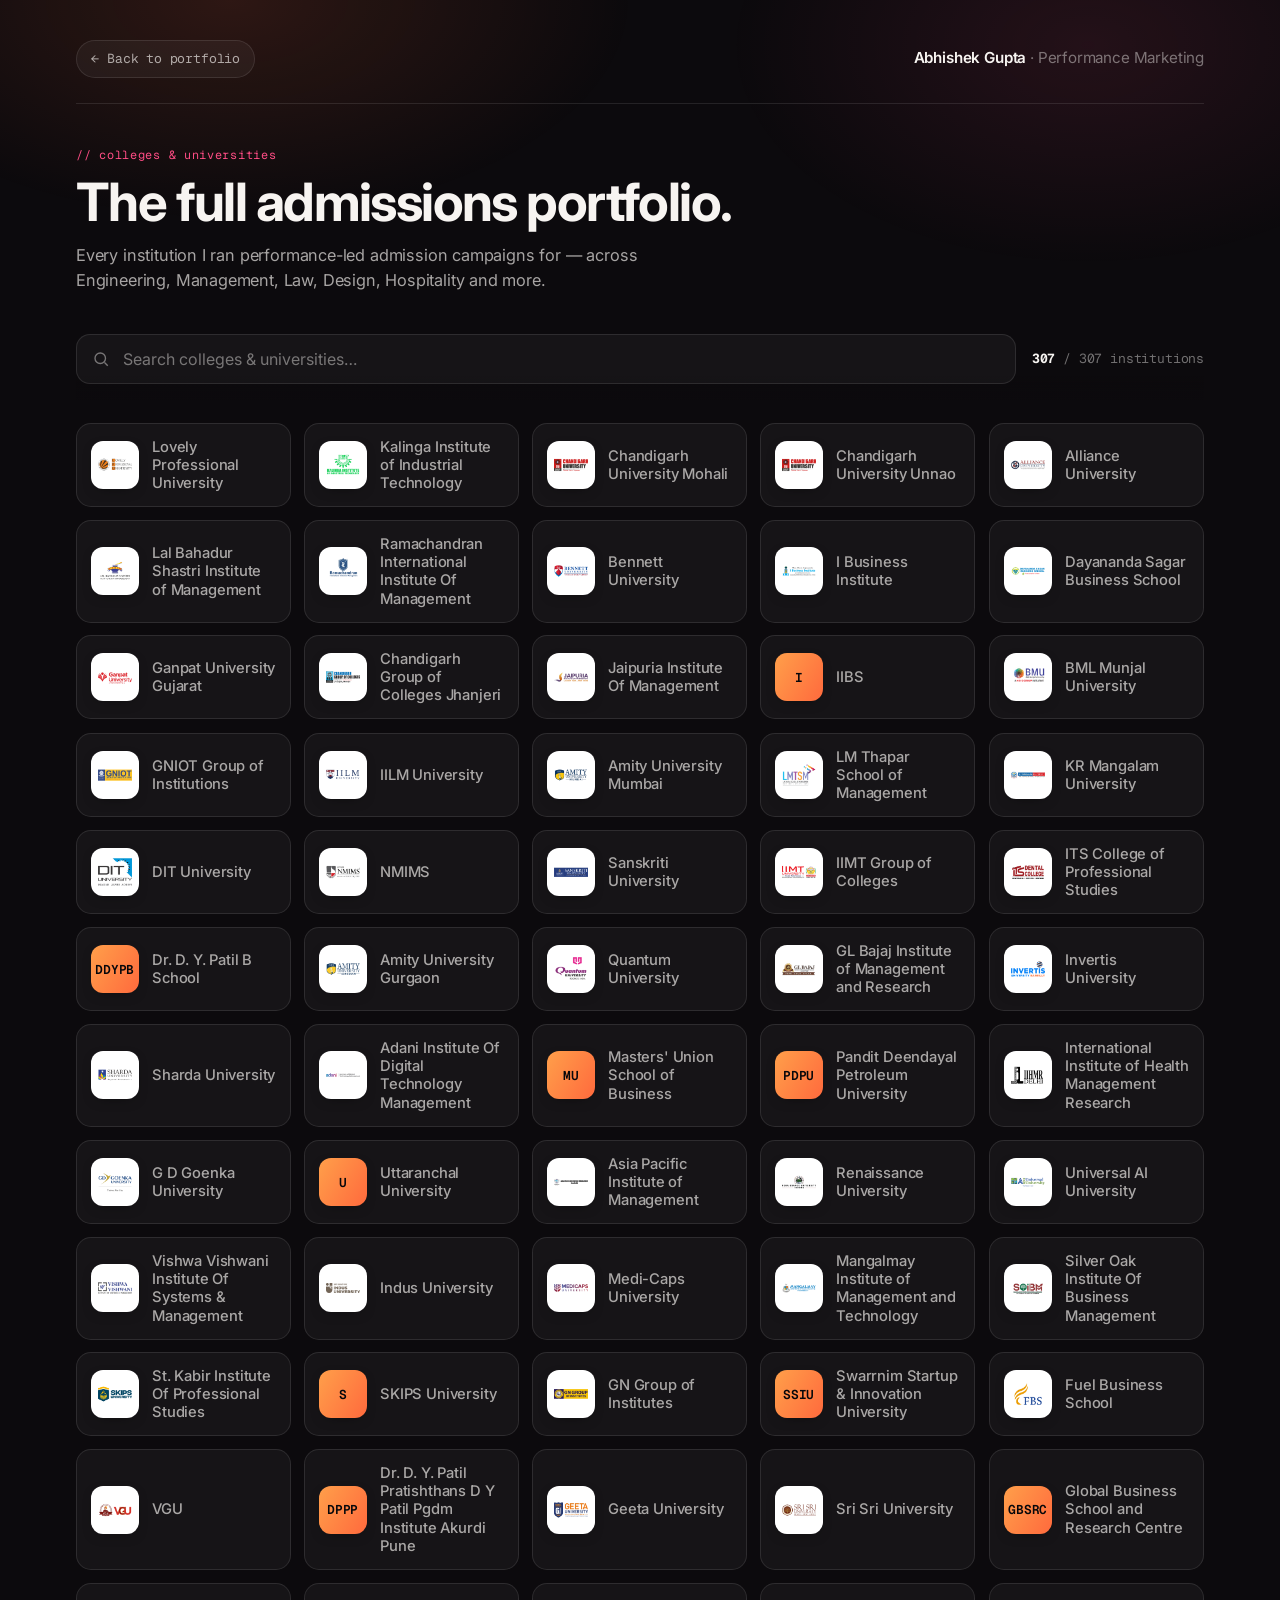
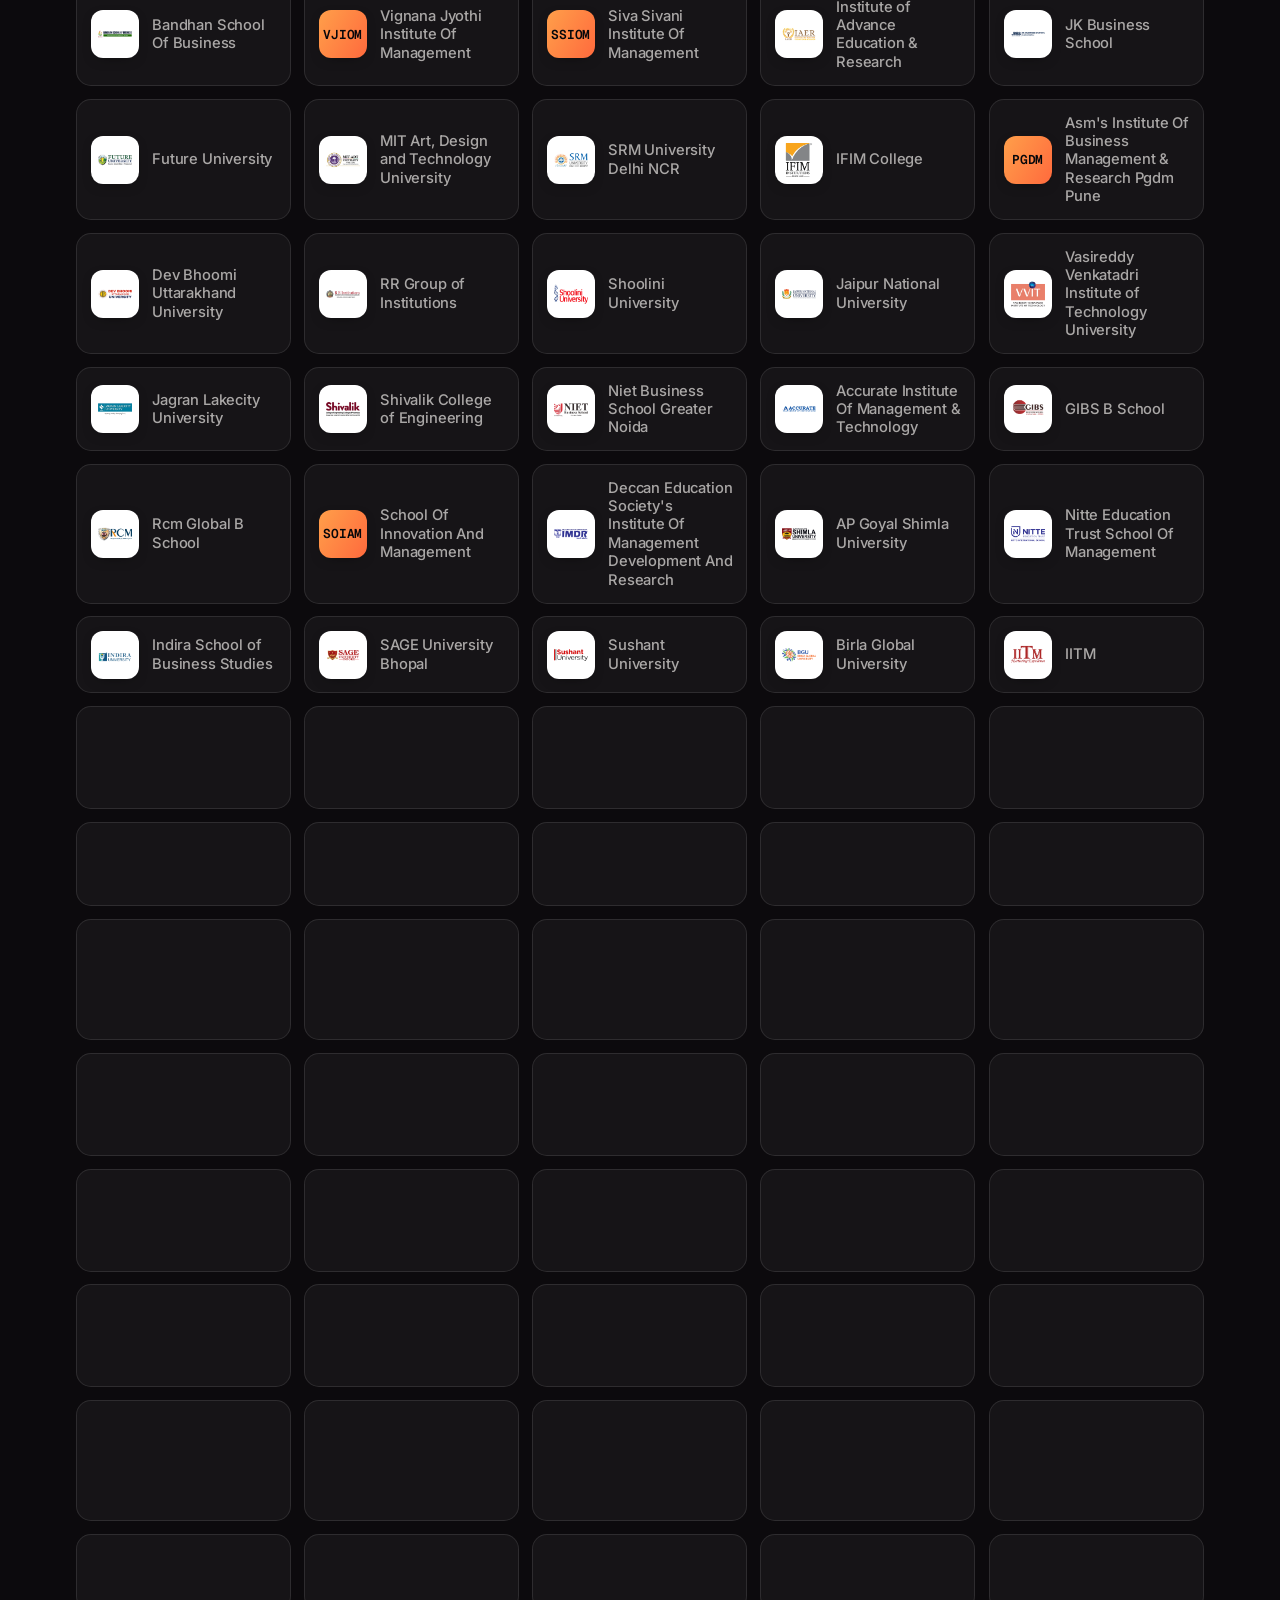
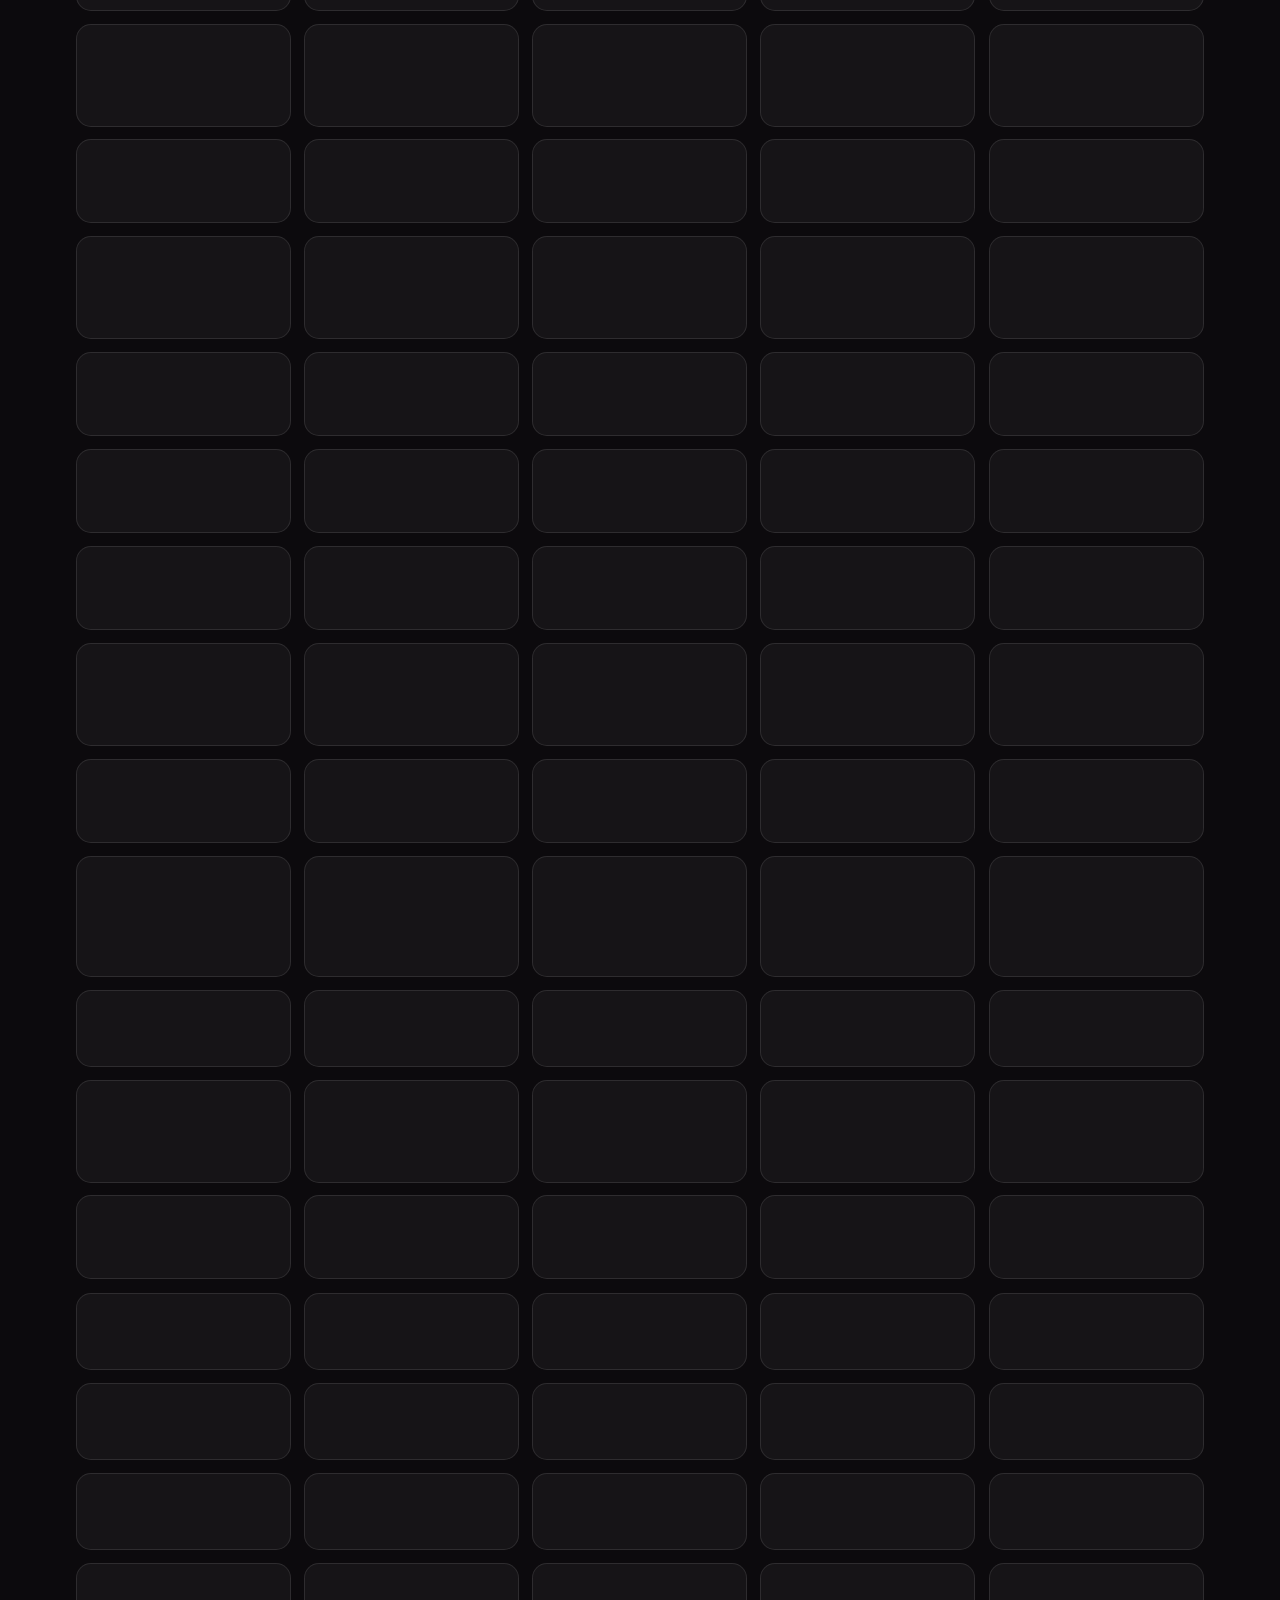
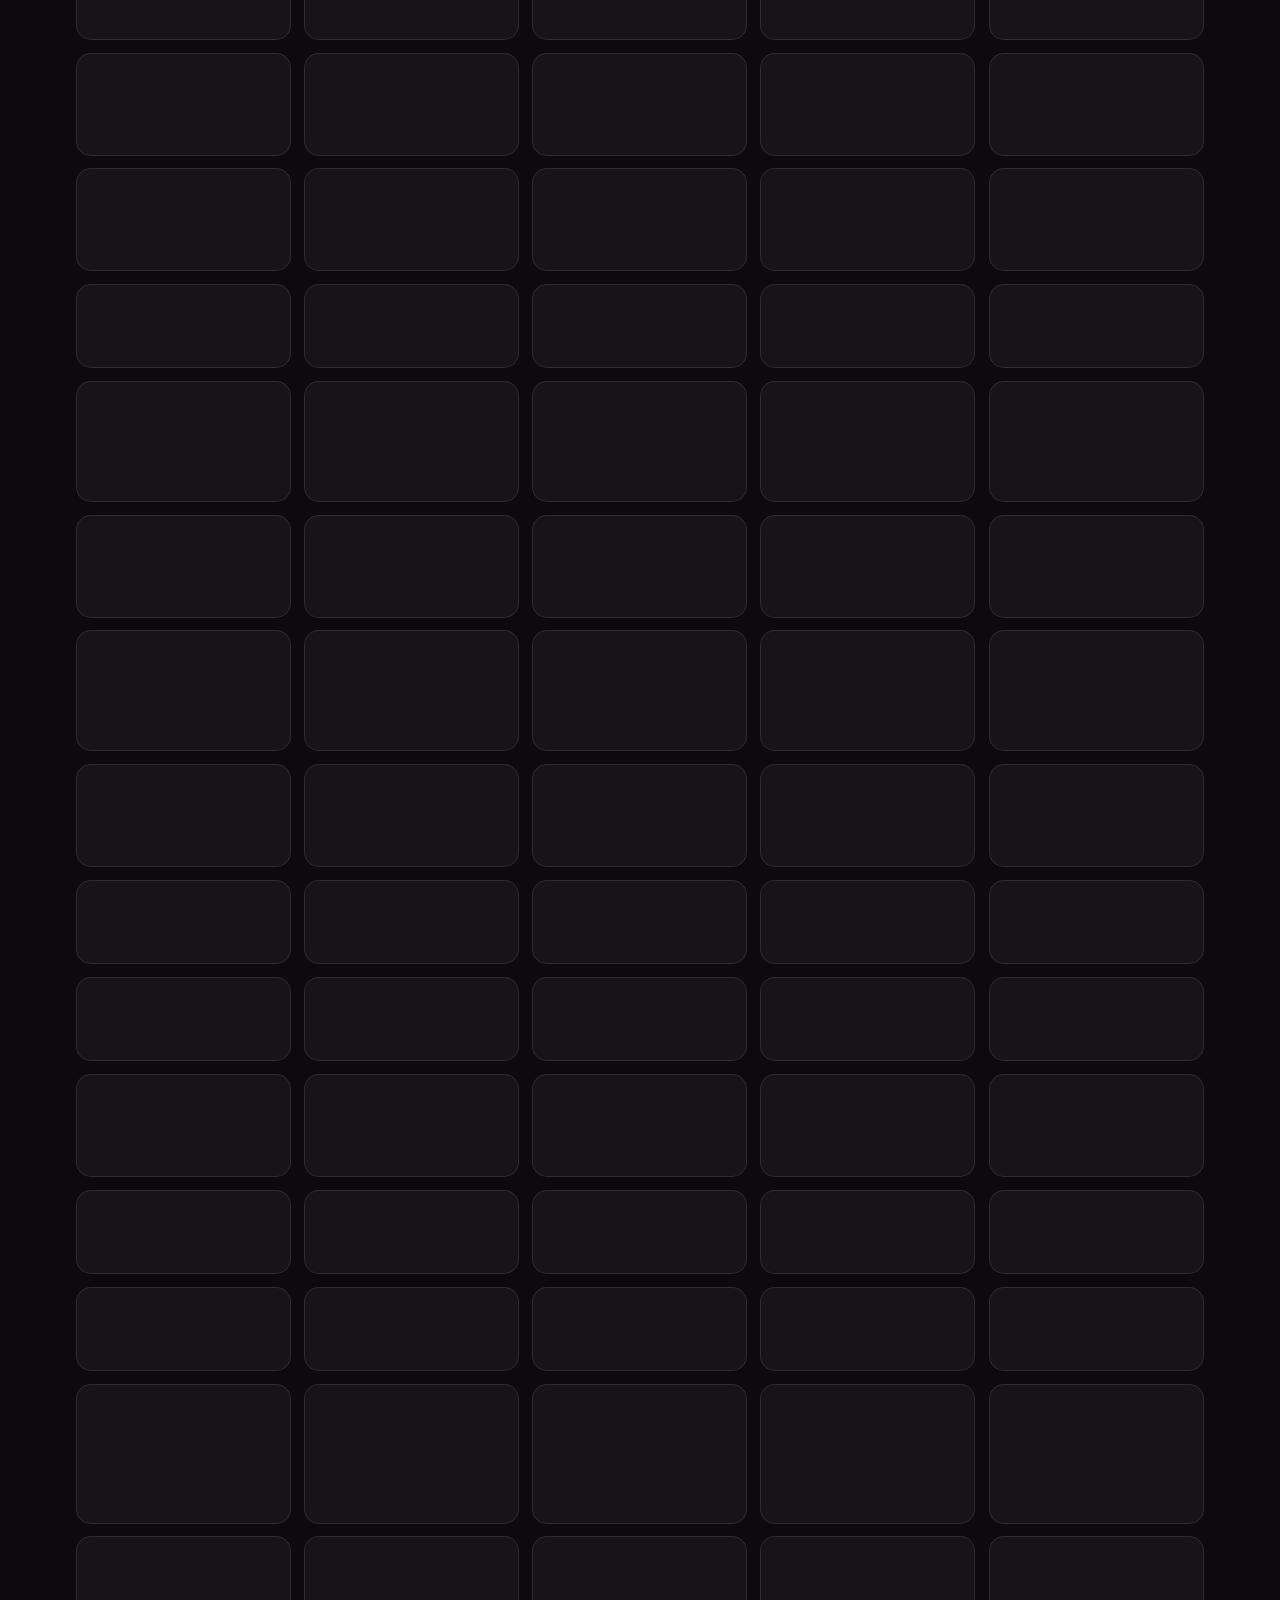
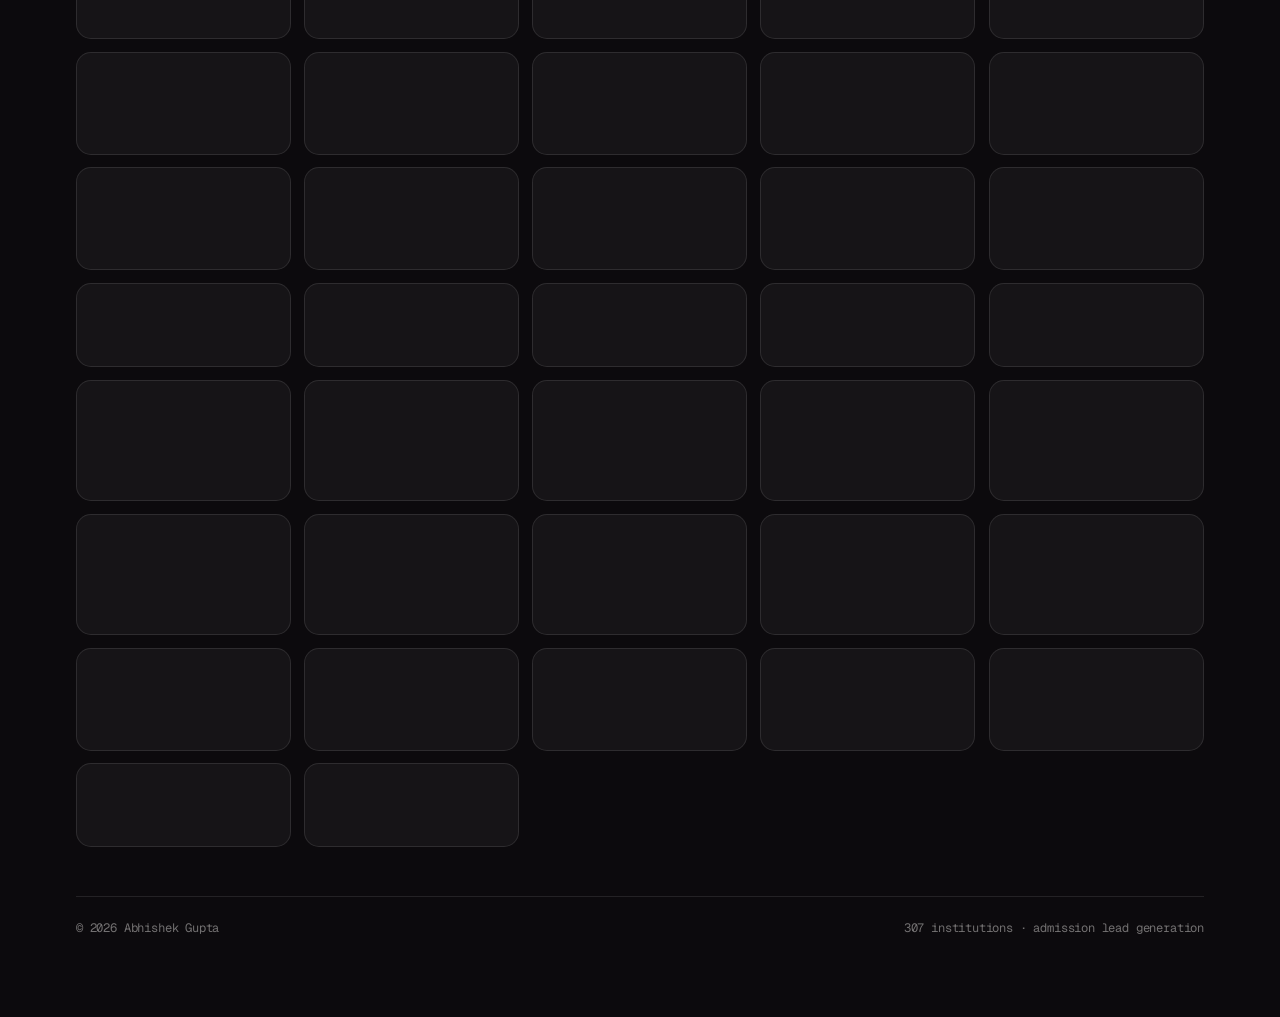
==== commit f2209b86: "Tighten section spacing, 3-up case studies, drop weird bubble logo - Halve inter-section padding (--" ====
--- a/colleges.html
+++ b/colleges.html
@@ -95,7 +95,7 @@
     </div>
   </div>
 
-  <script src="data.js?v=37" defer></script>
+  <script src="data.js?v=38" defer></script>
   <script defer>
     document.addEventListener('DOMContentLoaded', function () {
       var PD = window.PD || {};
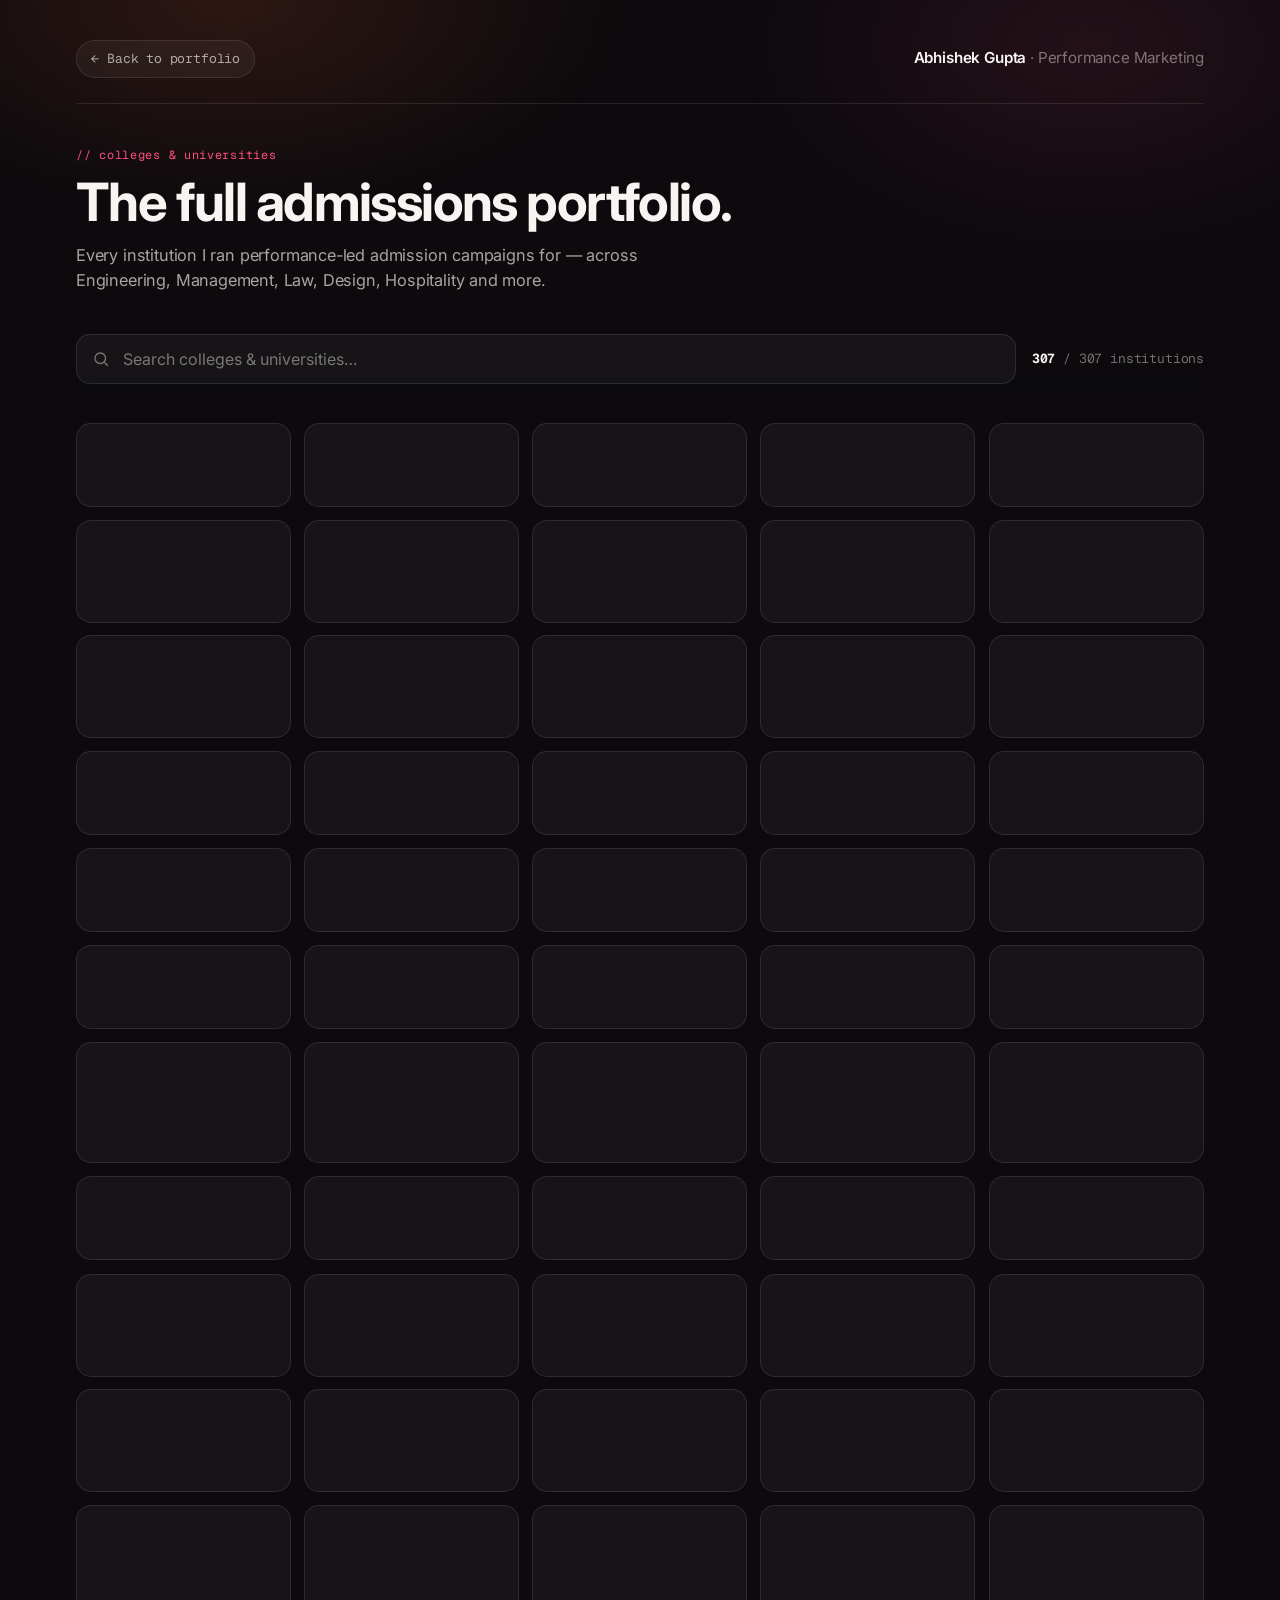
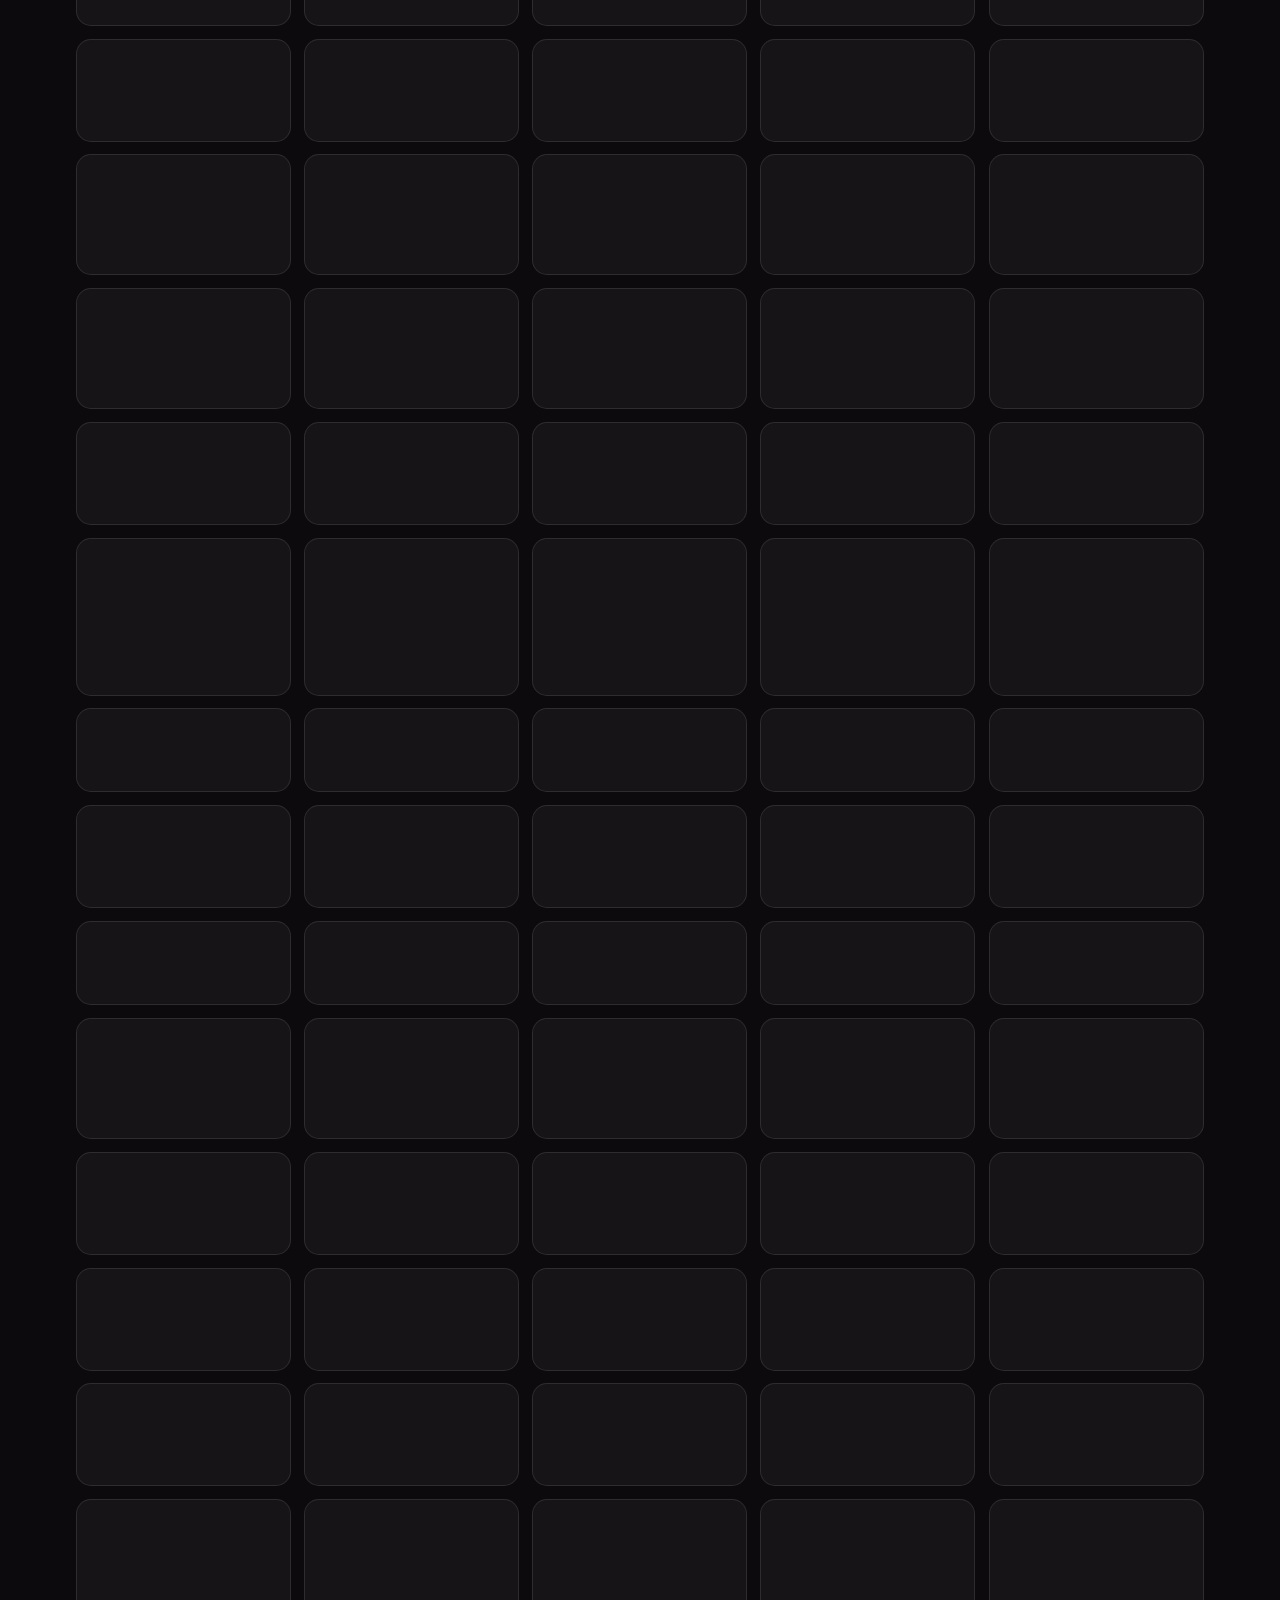
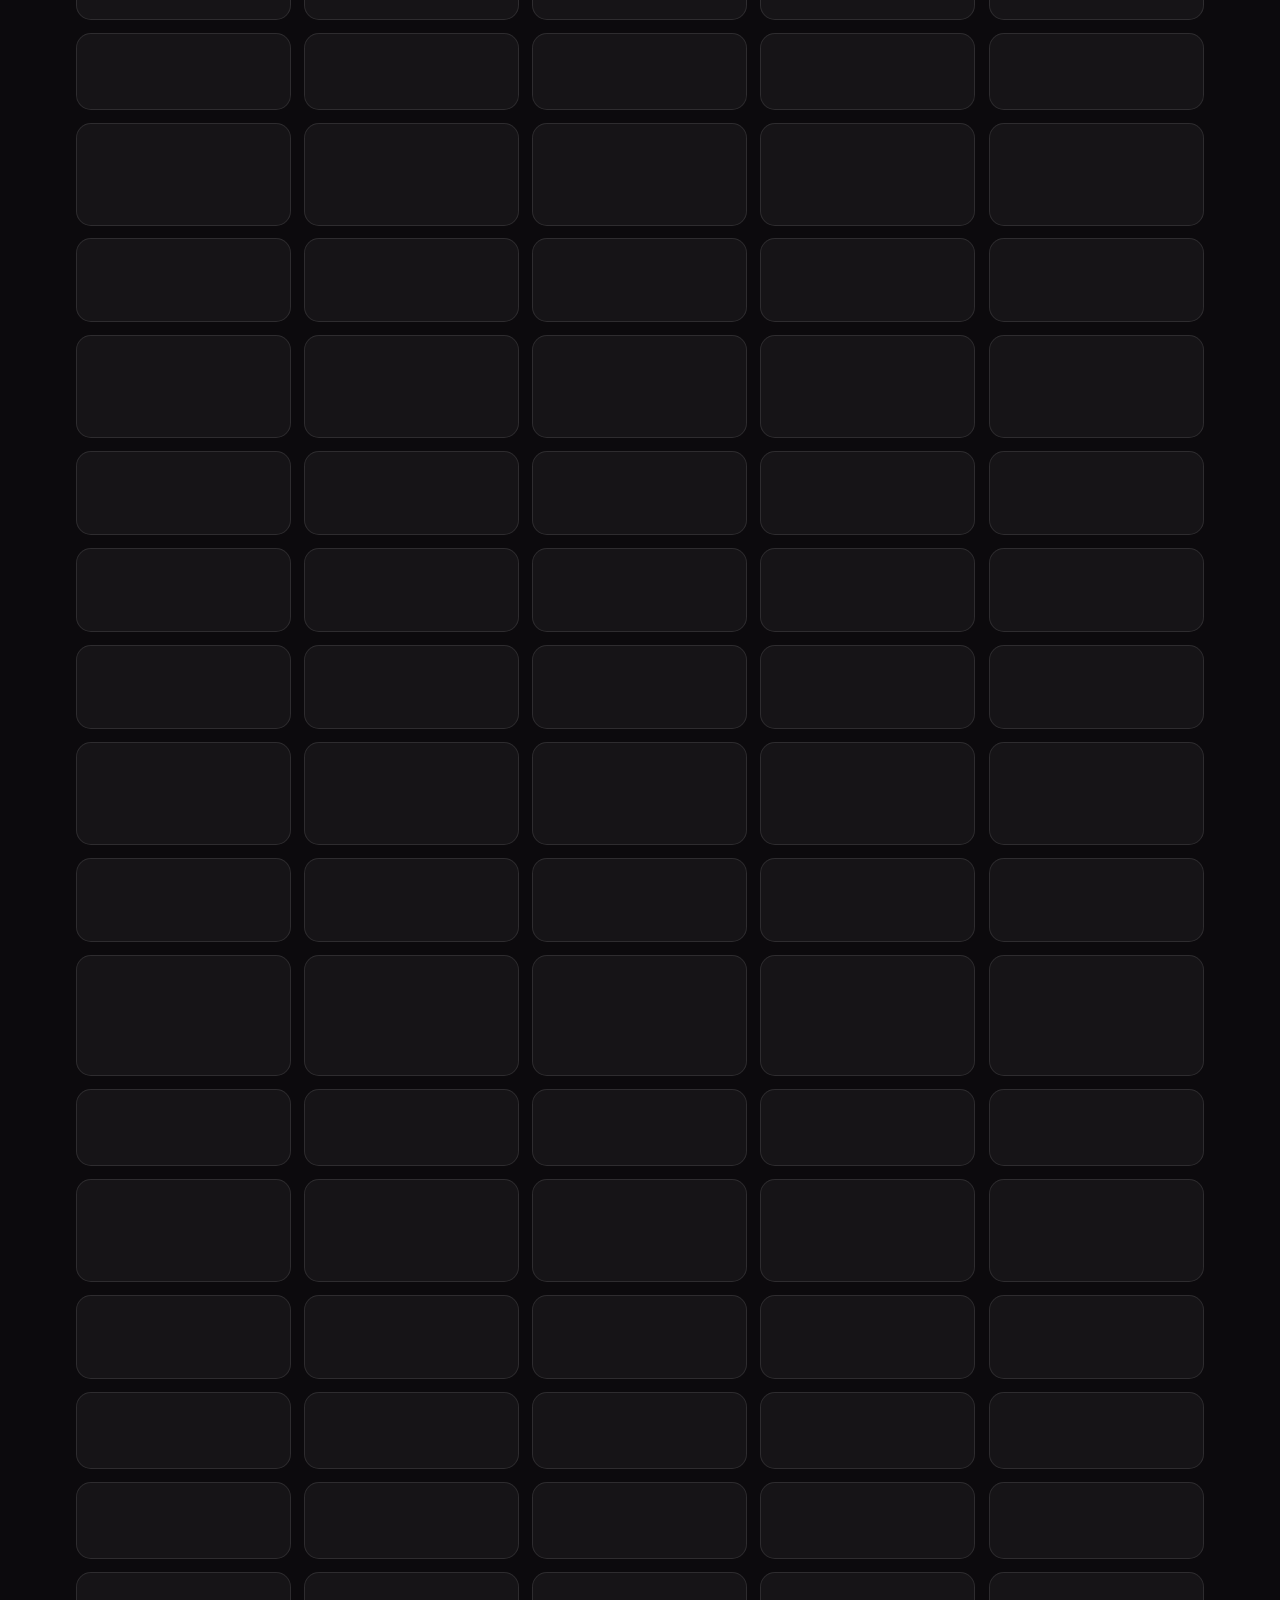
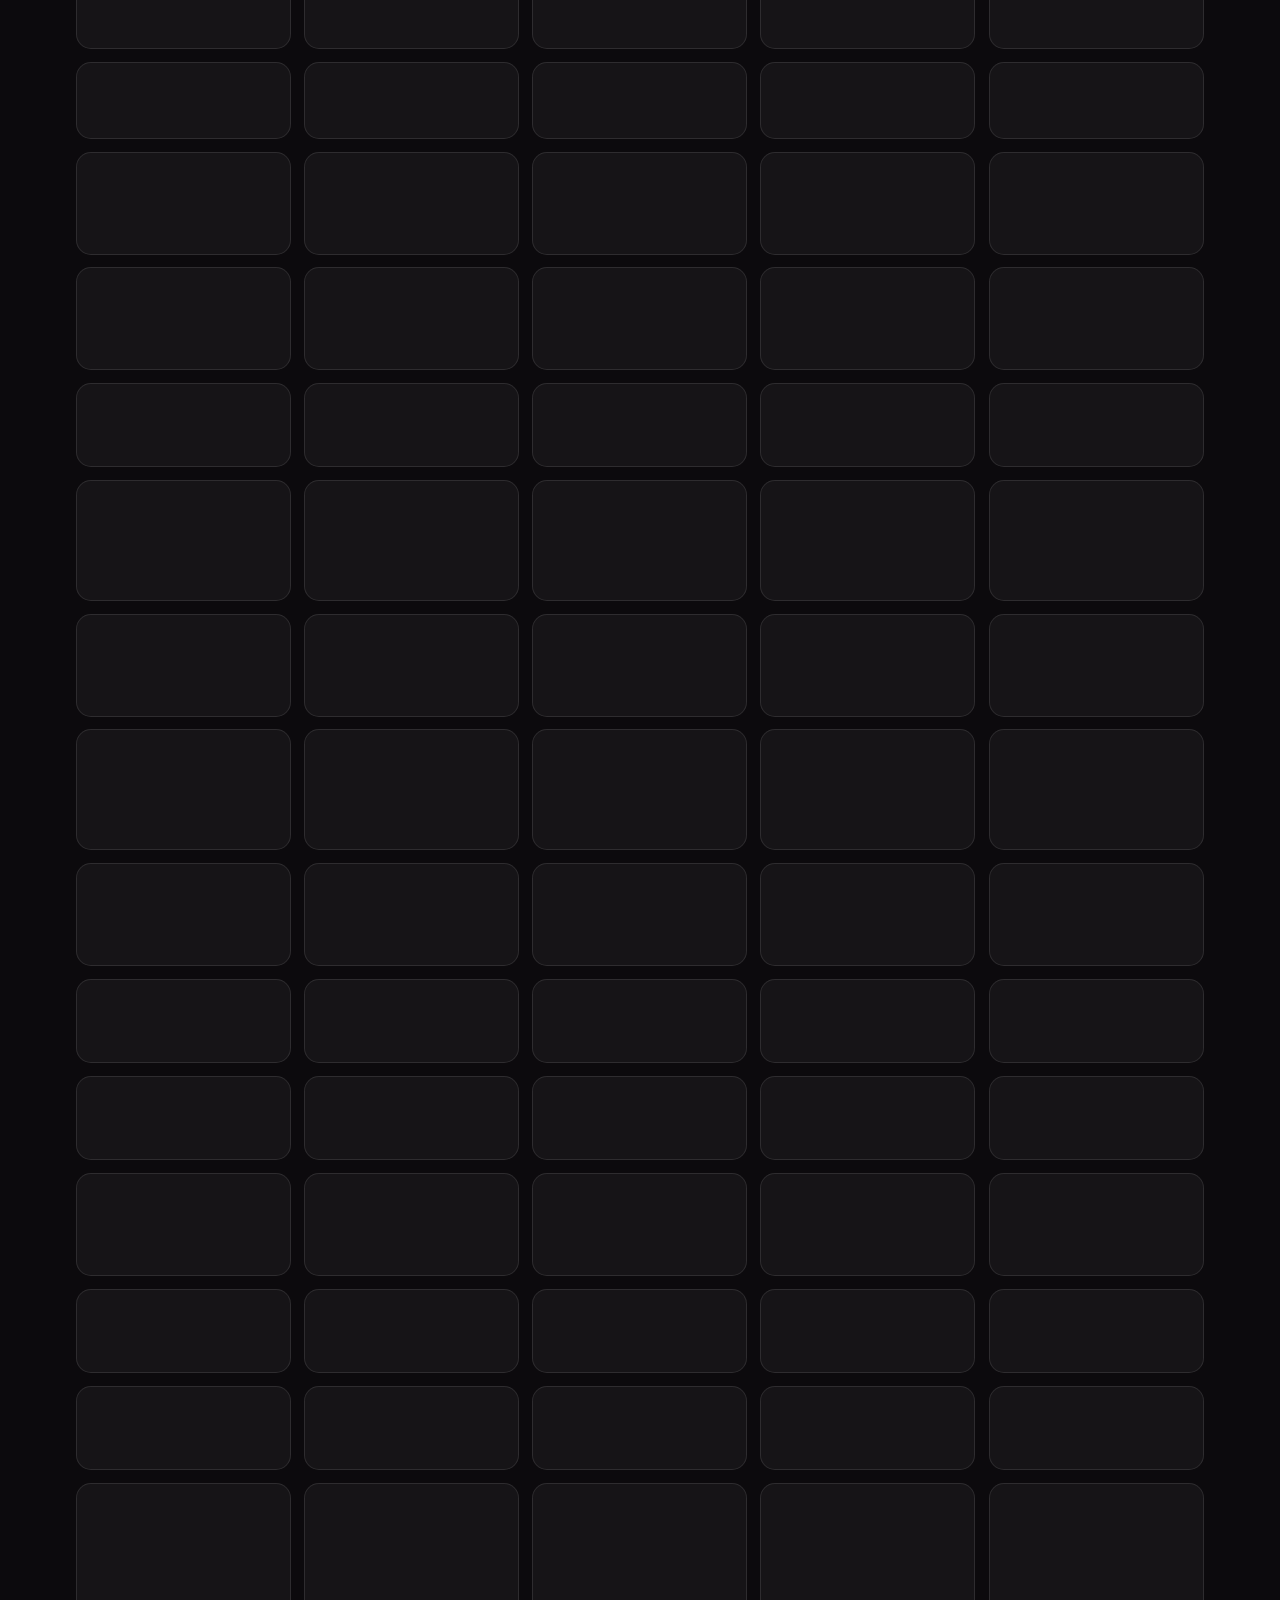
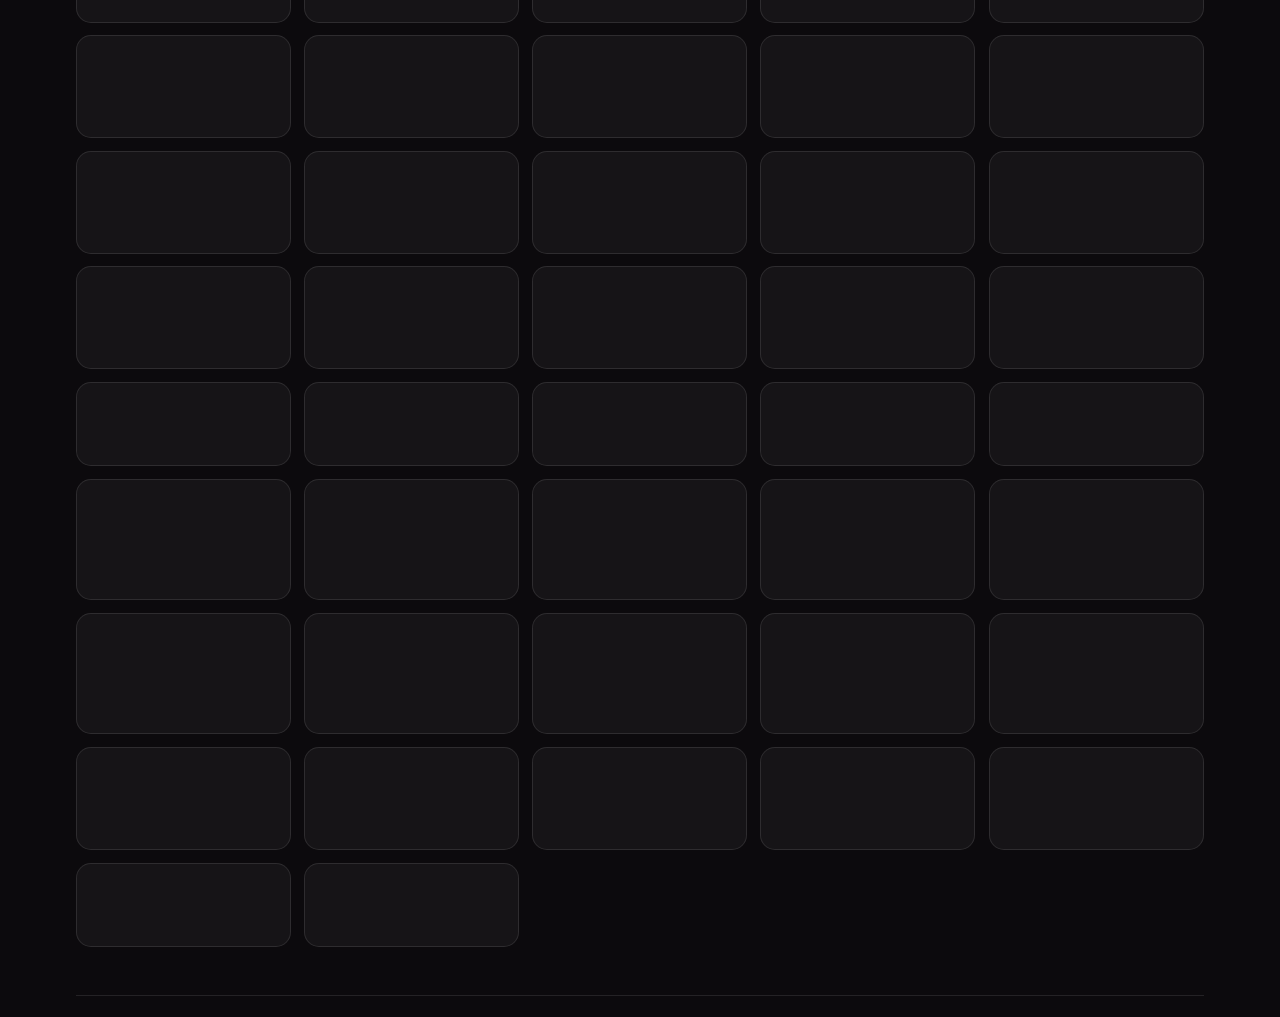
==== commit d36fea04: "Redesign case-study cards: consistent alignment & clean surface - align-items:start so cards size to" ====
--- a/colleges.html
+++ b/colleges.html
@@ -95,7 +95,7 @@
     </div>
   </div>
 
-  <script src="data.js?v=38" defer></script>
+  <script src="data.js?v=41" defer></script>
   <script defer>
     document.addEventListener('DOMContentLoaded', function () {
       var PD = window.PD || {};
